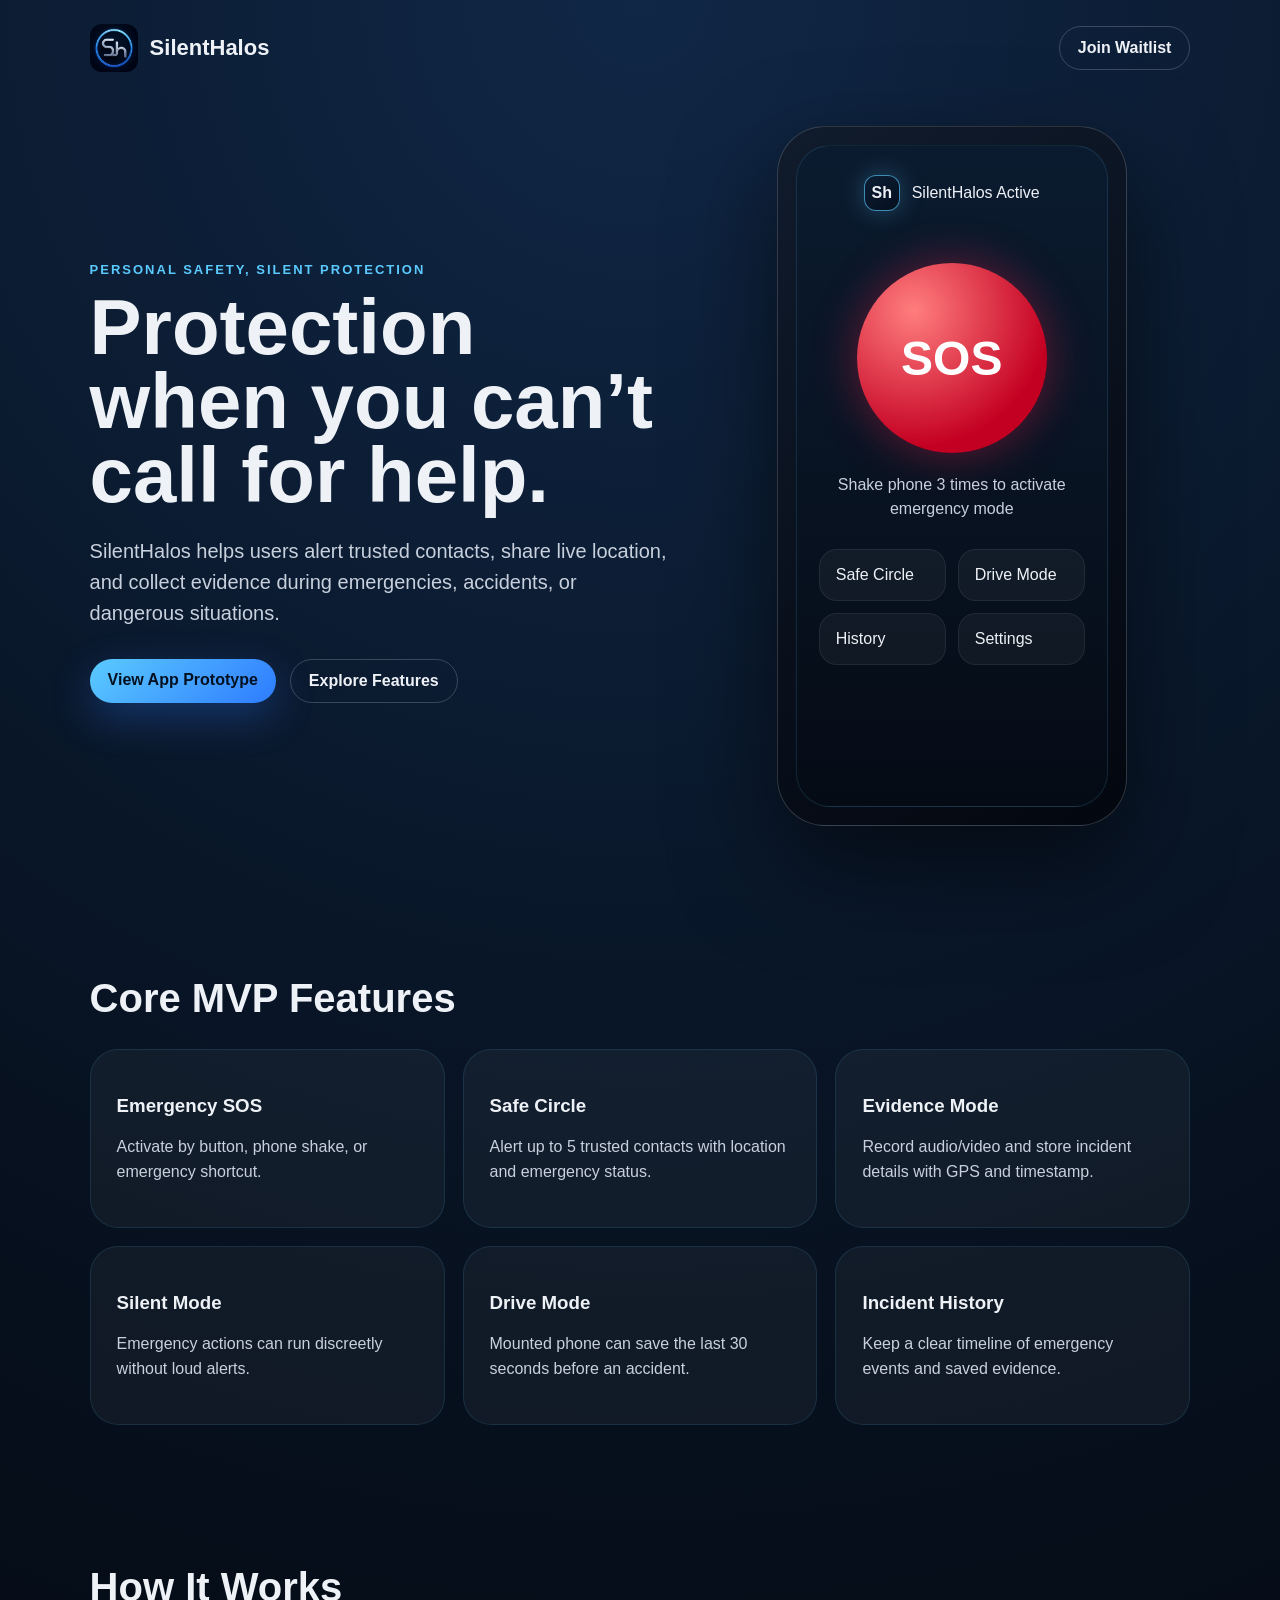
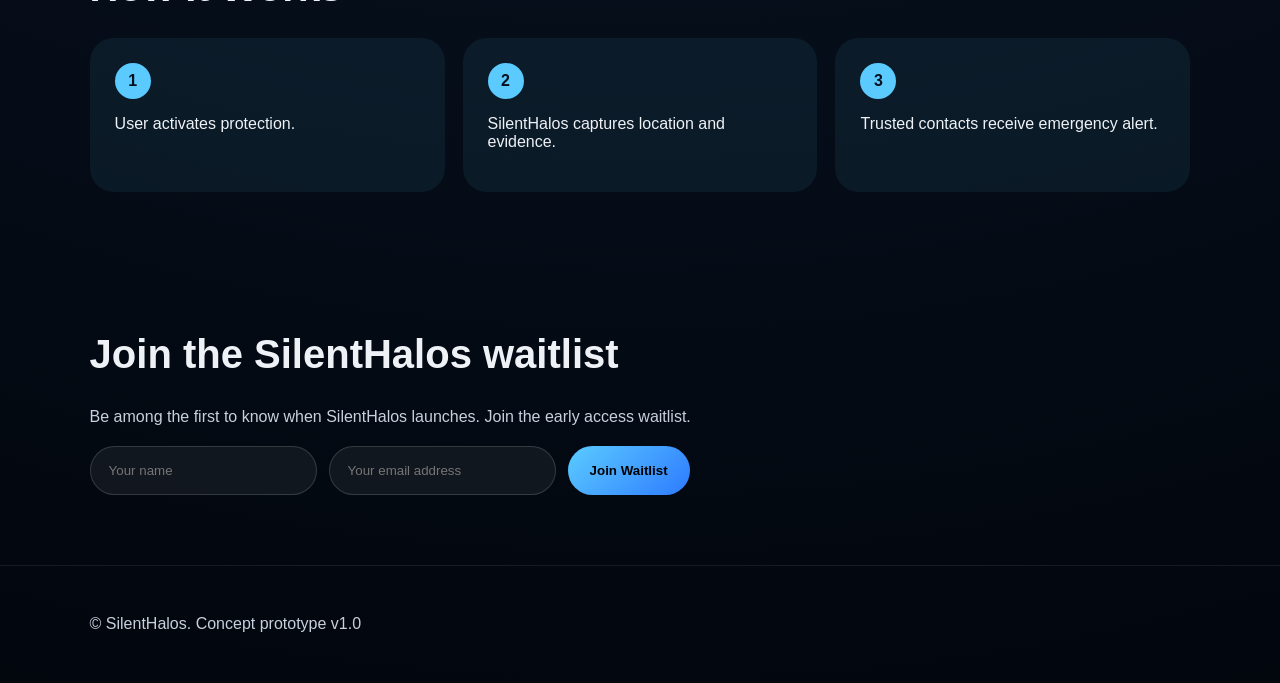
==== index.html @ e582d7f1 "Update index.html" ====
<!DOCTYPE html>
<html lang="en">
<head>
  <meta charset="UTF-8" />
  <meta name="viewport" content="width=device-width, initial-scale=1.0" />
  <title>SilentHalos – Personal Safety App</title>
  <link rel="stylesheet" href="style.css" />
</head>
<body>
  <header class="nav">
    <div class="brand">
      <img src="ChatGPT Image Jun 6, 2026, 03_10_08 PM.png" alt="SilentHalos logo" class="brand-logo" />
      <span>SilentHalos</span>
    </div>
    <a href="#waitlist" class="nav-btn">Join Waitlist</a>
  </header>

  <main>
    <section class="hero">
      <div class="hero-text">
        <p class="eyebrow">Personal safety, silent protection</p>
        <h1>Protection when you can’t call for help.</h1>
        <p class="subtitle">
          SilentHalos helps users alert trusted contacts, share live location, and collect evidence during emergencies, accidents, or dangerous situations.
        </p>
        <div class="hero-actions">
          <a href="prototype.html" class="primary">View App Prototype</a>
          <a href="#features" class="secondary">Explore Features</a>
        </div>
      </div>
      <div class="phone">
        <div class="phone-screen">
          <div class="app-top">
            <div class="mini-logo">Sh</div>
            <p>SilentHalos Active</p>
          </div>
          <button class="sos">SOS</button>
          <p class="hint">Shake phone 3 times to activate emergency mode</p>
          <div class="quick-grid">
            <span>Safe Circle</span>
            <span>Drive Mode</span>
            <span>History</span>
            <span>Settings</span>
          </div>
        </div>
      </div>
    </section>

    <section id="features" class="features">
      <h2>Core MVP Features</h2>
      <div class="cards">
        <div class="card"><h3>Emergency SOS</h3><p>Activate by button, phone shake, or emergency shortcut.</p></div>
        <div class="card"><h3>Safe Circle</h3><p>Alert up to 5 trusted contacts with location and emergency status.</p></div>
        <div class="card"><h3>Evidence Mode</h3><p>Record audio/video and store incident details with GPS and timestamp.</p></div>
        <div class="card"><h3>Silent Mode</h3><p>Emergency actions can run discreetly without loud alerts.</p></div>
        <div class="card"><h3>Drive Mode</h3><p>Mounted phone can save the last 30 seconds before an accident.</p></div>
        <div class="card"><h3>Incident History</h3><p>Keep a clear timeline of emergency events and saved evidence.</p></div>
      </div>
    </section>

    <section class="flow">
      <h2>How It Works</h2>
      <div class="steps">
        <div><strong>1</strong><p>User activates protection.</p></div>
        <div><strong>2</strong><p>SilentHalos captures location and evidence.</p></div>
        <div><strong>3</strong><p>Trusted contacts receive emergency alert.</p></div>
      </div>
    </section>

    <section id="waitlist" class="waitlist">
      <h2>Join the SilentHalos waitlist</h2>
      <p>Be among the first to know when SilentHalos launches. Join the early access waitlist.</p>
<form action="https://formspree.io/f/xojzeqld" method="POST">
  <input type="text" name="name" placeholder="Your name" required />
  <input type="email" name="email" placeholder="Your email address" required />
  <button type="submit">Join Waitlist</button>
</form>
    </section>
  </main>

  <footer>
    <p>© SilentHalos. Concept prototype v1.0</p>
  </footer>
</body>
</html>
---- style.css ----
:root {
  --deep-night: #07111F;
  --halo-cyan: #5BCBFF;
  --electric-blue: #2E7BFF;
  --silver-smoke: #C8D0DD;
  --titanium: #EEF2F7;
}

* { box-sizing: border-box; }
body {
  margin: 0;
  font-family: Inter, Arial, sans-serif;
  background: radial-gradient(circle at top, #102746 0%, var(--deep-night) 55%, #02060d 100%);
  color: var(--titanium);
}
.nav {
  display: flex;
  justify-content: space-between;
  align-items: center;
  padding: 24px 7%;
}
.brand { display: flex; align-items: center; gap: 12px; font-weight: 800; font-size: 22px; }
.logo, .mini-logo {
  width: 44px; height: 44px; border-radius: 14px;
  display:flex; align-items:center; justify-content:center;
  color: var(--titanium); font-weight: 800;
  background: linear-gradient(145deg, #0b1d33, #06101f);
  border: 1px solid rgba(91,203,255,.65);
  box-shadow: 0 0 24px rgba(91,203,255,.28);
}
.mini-logo { width: 36px; height: 36px; border-radius: 12px; }
.nav-btn, .primary, .secondary {
  text-decoration: none;
  border-radius: 999px;
  padding: 12px 18px;
  font-weight: 700;
}
.nav-btn, .secondary {
  color: var(--titanium);
  border: 1px solid rgba(200,208,221,.24);
}
.primary {
  color: #031020;
  background: linear-gradient(135deg, var(--halo-cyan), var(--electric-blue));
  box-shadow: 0 14px 40px rgba(46,123,255,.30);
}
.hero {
  min-height: 76vh;
  display: grid;
  grid-template-columns: 1.1fr .9fr;
  gap: 40px;
  align-items: center;
  padding: 30px 7% 80px;
}
.eyebrow { color: var(--halo-cyan); text-transform: uppercase; letter-spacing: 2px; font-size: 13px; font-weight: 800; }
h1 { font-size: clamp(42px, 7vw, 78px); line-height: .95; margin: 12px 0 24px; }
.subtitle { color: var(--silver-smoke); font-size: 20px; line-height: 1.55; max-width: 640px; }
.hero-actions { display: flex; gap: 14px; flex-wrap: wrap; margin-top: 30px; }
.phone {
  width: min(350px, 88vw); height: 700px; margin: auto;
  border-radius: 48px; padding: 18px;
  background: linear-gradient(145deg, #101b2c, #03070f);
  border: 1px solid rgba(238,242,247,.18);
  box-shadow: 0 40px 100px rgba(0,0,0,.55);
}
.phone-screen, .screen {
  height: 100%; border-radius: 34px; padding: 22px;
  background: linear-gradient(180deg, #0b1b2f, #050b15);
  border: 1px solid rgba(91,203,255,.14);
}
.app-top, .screen-head { display:flex; align-items:center; gap:12px; justify-content:center; margin-bottom: 30px; }
.sos {
  width: 190px; height: 190px; border-radius: 50%;
  border: 0; display:block; margin: 45px auto 20px;
  background: radial-gradient(circle at 30% 25%, #ff7e7e, #c40022 70%);
  color:white; font-size:48px; font-weight:900;
  box-shadow: 0 0 45px rgba(255,30,70,.38);
}
.hint { color: var(--silver-smoke); text-align:center; line-height:1.5; }
.quick-grid, .menu {
  display:grid; grid-template-columns: 1fr 1fr; gap:12px; margin-top:28px;
}
.quick-grid span, .menu a, .contact, .event {
  padding: 16px; border-radius: 18px;
  background: rgba(255,255,255,.045);
  border: 1px solid rgba(255,255,255,.07);
  color: var(--titanium);
  text-decoration:none;
}
.features, .flow, .waitlist { padding: 70px 7%; }
h2 { font-size: 40px; margin: 0 0 28px; }
.cards { display:grid; grid-template-columns: repeat(3, 1fr); gap:18px; }
.card {
  padding: 26px; border-radius: 28px;
  background: rgba(255,255,255,.045);
  border: 1px solid rgba(91,203,255,.12);
}
.card p, footer, .waitlist p { color: var(--silver-smoke); line-height:1.55; }
.steps { display:grid; grid-template-columns: repeat(3,1fr); gap:18px; }
.steps div {
  padding: 25px; border-radius: 24px;
  background: rgba(91,203,255,.07);
}
.steps strong {
  display:inline-flex; width:36px; height:36px; border-radius:50%;
  background: var(--halo-cyan); color:#06101f; align-items:center; justify-content:center;
}
.waitlist form { display:flex; gap:12px; max-width:600px; }
input {
  flex:1; padding:16px 18px; border-radius:999px; border:1px solid rgba(255,255,255,.15);
  background: rgba(255,255,255,.06); color:white;
}
form button, .small-btn, .full {
  border:0; padding: 16px 22px; border-radius:999px; font-weight:800;
  background: linear-gradient(135deg, var(--halo-cyan), var(--electric-blue));
}
footer { padding: 30px 7%; border-top: 1px solid rgba(255,255,255,.08); }
.prototype-body { min-height: 100vh; }
.prototype-wrap {
  padding: 20px 7% 80px;
  display:grid; grid-template-columns: repeat(5, minmax(220px, 1fr)); gap:22px; overflow-x:auto;
}
.screen { min-height: 520px; height:auto; }
.menu { grid-template-columns: 1fr; }
.contact small, .event small { display:block; color:var(--silver-smoke); margin-top:6px; }
.camera-box {
  height: 220px; border-radius: 24px; border:1px dashed rgba(91,203,255,.35);
  display:flex; align-items:center; justify-content:center; color:var(--silver-smoke);
  background: rgba(0,0,0,.25);
}
label { display:block; margin: 16px 0; color: var(--silver-smoke); }
.full { width:100%; margin-top:20px; }
@media (max-width: 900px) {
  .hero, .cards, .steps { grid-template-columns: 1fr; }
}
.brand-logo {
    width: 48px;
    height: 48px;
    border-radius: 12px;
    object-fit: contain;
}
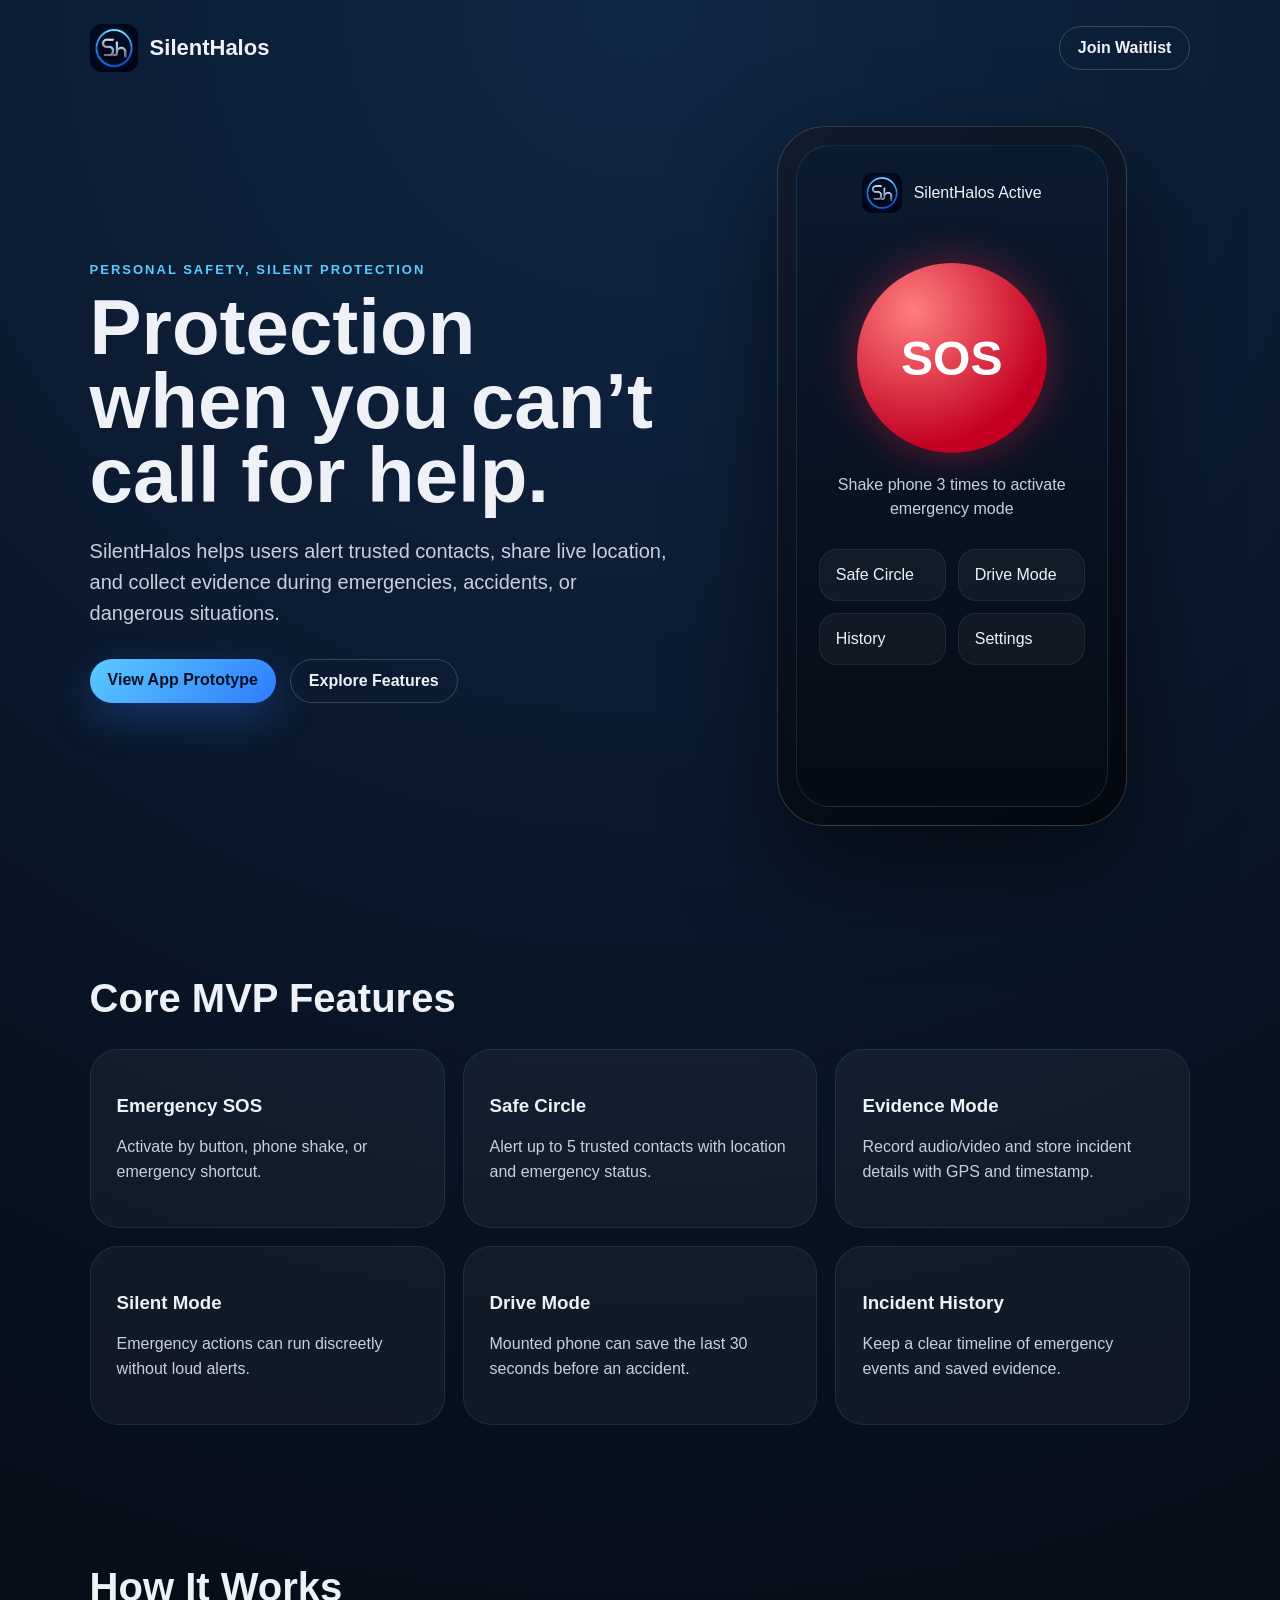
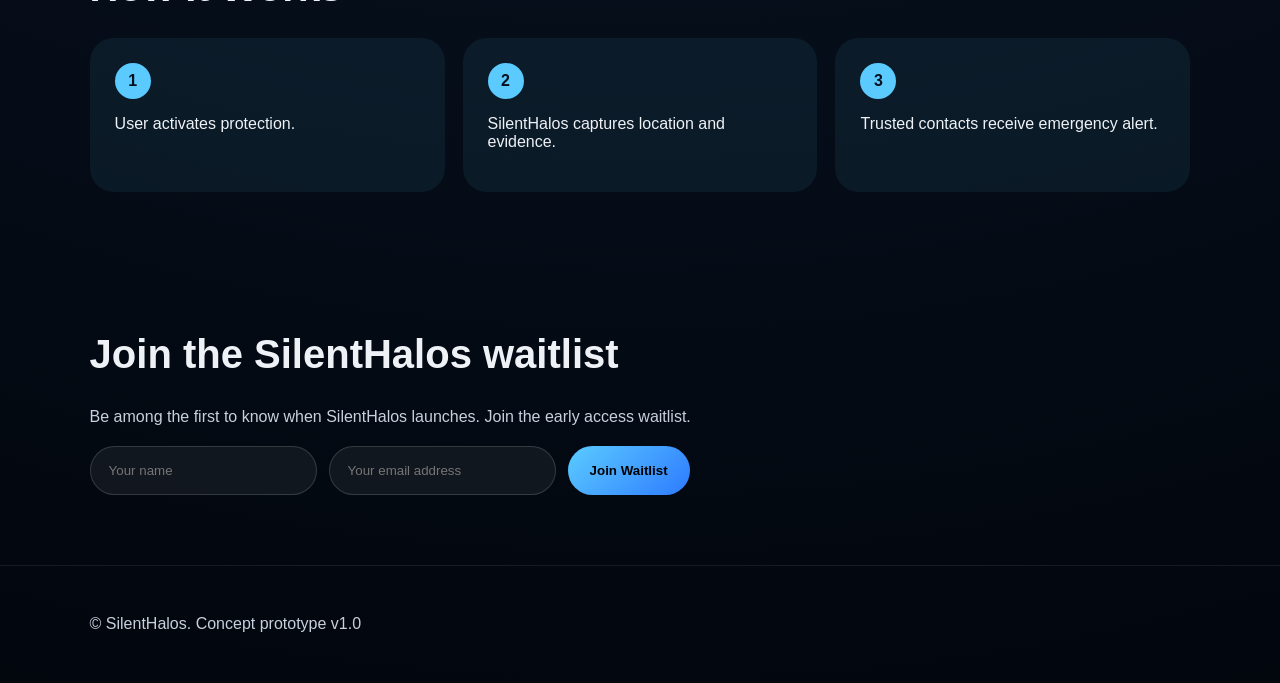
==== commit 9471bbaf: "Update index.html" ====
--- a/index.html
+++ b/index.html
@@ -31,7 +31,7 @@
       <div class="phone">
         <div class="phone-screen">
           <div class="app-top">
-            <div class="mini-logo">Sh</div>
+            <img src="ChatGPT Image Jun 6, 2026, 03_10_08 PM.png" alt="SilentHalos logo" style="width:40px;height:40px;border-radius:10px;object-fit:cover;">
             <p>SilentHalos Active</p>
           </div>
           <button class="sos">SOS</button>
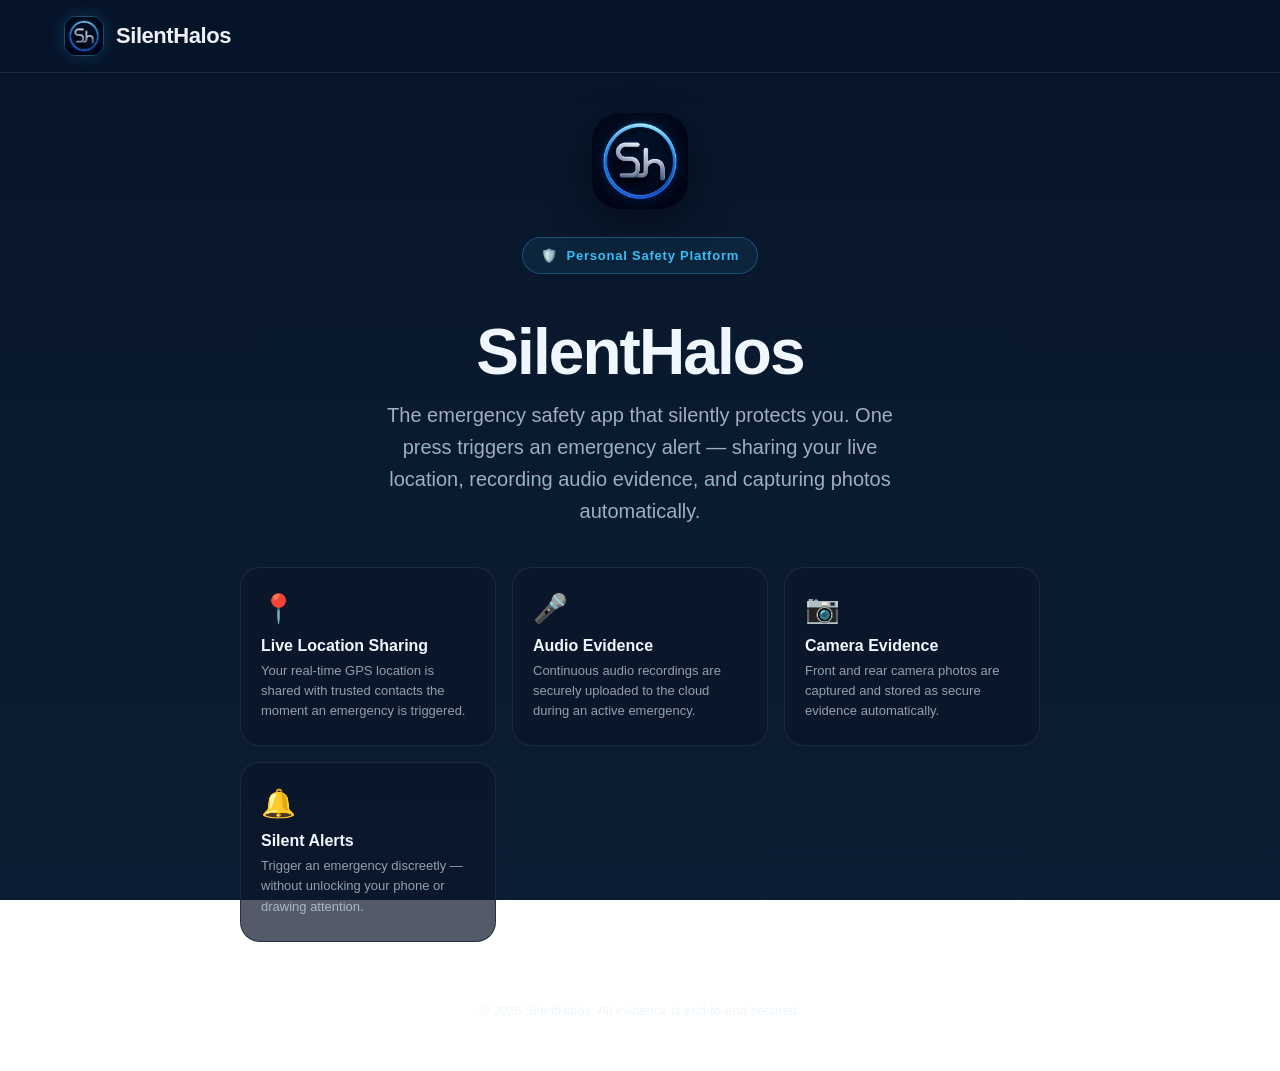
==== commit cf5f0a1a: "Golden Stable: Official SilentHalos branding, premium UI and website updates" ====
--- a/index.html
+++ b/index.html
@@ -5,81 +5,146 @@
   <meta name="viewport" content="width=device-width, initial-scale=1.0" />
   <title>SilentHalos – Personal Safety App</title>
   <link rel="stylesheet" href="style.css" />
+  <style>
+    .landing-shell {
+      min-height: 100vh;
+      display: flex;
+      flex-direction: column;
+      align-items: center;
+      justify-content: center;
+      padding: 40px 20px;
+      text-align: center;
+    }
+
+    .landing-logo {
+      width: 96px;
+      height: 96px;
+      border-radius: 28px;
+      margin-bottom: 28px;
+      box-shadow: 0 12px 40px rgba(0,0,0,0.4);
+    }
+
+    .landing-title {
+      font-size: clamp(36px, 8vw, 64px);
+      font-weight: 900;
+      letter-spacing: -0.03em;
+      color: #f1f7ff;
+      margin: 0 0 16px;
+    }
+
+    .landing-subtitle {
+      font-size: clamp(16px, 3vw, 20px);
+      color: rgba(218, 233, 245, 0.72);
+      max-width: 520px;
+      line-height: 1.6;
+      margin: 0 auto 40px;
+    }
+
+    .landing-badge {
+      display: inline-flex;
+      align-items: center;
+      gap: 8px;
+      padding: 10px 18px;
+      border: 1px solid rgba(56, 189, 248, 0.3);
+      border-radius: 999px;
+      background: rgba(56, 189, 248, 0.08);
+      color: #38BDF8;
+      font-size: 13px;
+      font-weight: 700;
+      letter-spacing: 0.06em;
+      margin-bottom: 48px;
+    }
+
+    .landing-features {
+      display: grid;
+      grid-template-columns: repeat(auto-fit, minmax(220px, 1fr));
+      gap: 16px;
+      max-width: 800px;
+      width: 100%;
+      margin: 0 auto 48px;
+    }
+
+    .landing-feature {
+      padding: 24px 20px;
+      border: 1px solid rgba(30, 45, 66, 0.9);
+      border-radius: 20px;
+      background: rgba(11, 22, 40, 0.7);
+      text-align: left;
+    }
+
+    .landing-feature-icon {
+      font-size: 28px;
+      margin-bottom: 12px;
+    }
+
+    .landing-feature h3 {
+      color: #f1f7ff;
+      font-size: 16px;
+      font-weight: 700;
+      margin: 0 0 6px;
+    }
+
+    .landing-feature p {
+      color: rgba(218, 233, 245, 0.65);
+      font-size: 13px;
+      line-height: 1.55;
+      margin: 0;
+    }
+
+    .landing-footer-note {
+      color: rgba(218, 233, 245, 0.45);
+      font-size: 13px;
+    }
+  </style>
 </head>
-<body>
-  <header class="nav">
-    <div class="brand">
-      <img src="ChatGPT Image Jun 6, 2026, 03_10_08 PM.png" alt="SilentHalos logo" class="brand-logo" />
+<body class="incident-body">
+
+  <header class="site-header">
+    <div class="site-brand">
+      <img src="ChatGPT Image Jun 6, 2026, 03_10_08 PM.png" alt="SilentHalos" class="brand-logo" />
       <span>SilentHalos</span>
     </div>
-    <a href="#waitlist" class="nav-btn">Join Waitlist</a>
   </header>
 
-  <main>
-    <section class="hero">
-      <div class="hero-text">
-        <p class="eyebrow">Personal safety, silent protection</p>
-        <h1>Protection when you can’t call for help.</h1>
-        <p class="subtitle">
-          SilentHalos helps users alert trusted contacts, share live location, and collect evidence during emergencies, accidents, or dangerous situations.
-        </p>
-        <div class="hero-actions">
-          <a href="prototype.html" class="primary">View App Prototype</a>
-          <a href="#features" class="secondary">Explore Features</a>
-        </div>
+  <main class="landing-shell">
+
+    <img src="ChatGPT Image Jun 6, 2026, 03_10_08 PM.png" alt="SilentHalos" class="landing-logo" />
+
+    <div class="landing-badge">
+      🛡️ &nbsp;Personal Safety Platform
+    </div>
+
+    <h1 class="landing-title">SilentHalos</h1>
+    <p class="landing-subtitle">
+      The emergency safety app that silently protects you. One press triggers an emergency alert — sharing your live location, recording audio evidence, and capturing photos automatically.
+    </p>
+
+    <div class="landing-features">
+      <div class="landing-feature">
+        <div class="landing-feature-icon">📍</div>
+        <h3>Live Location Sharing</h3>
+        <p>Your real-time GPS location is shared with trusted contacts the moment an emergency is triggered.</p>
       </div>
-      <div class="phone">
-        <div class="phone-screen">
-          <div class="app-top">
-            <img src="ChatGPT Image Jun 6, 2026, 03_10_08 PM.png" alt="SilentHalos logo" style="width:40px;height:40px;border-radius:10px;object-fit:cover;">
-            <p>SilentHalos Active</p>
-          </div>
-          <button class="sos">SOS</button>
-          <p class="hint">Shake phone 3 times to activate emergency mode</p>
-          <div class="quick-grid">
-            <span>Safe Circle</span>
-            <span>Drive Mode</span>
-            <span>History</span>
-            <span>Settings</span>
-          </div>
-        </div>
+      <div class="landing-feature">
+        <div class="landing-feature-icon">🎤</div>
+        <h3>Audio Evidence</h3>
+        <p>Continuous audio recordings are securely uploaded to the cloud during an active emergency.</p>
       </div>
-    </section>
+      <div class="landing-feature">
+        <div class="landing-feature-icon">📷</div>
+        <h3>Camera Evidence</h3>
+        <p>Front and rear camera photos are captured and stored as secure evidence automatically.</p>
+      </div>
+      <div class="landing-feature">
+        <div class="landing-feature-icon">🔔</div>
+        <h3>Silent Alerts</h3>
+        <p>Trigger an emergency discreetly — without unlocking your phone or drawing attention.</p>
+      </div>
+    </div>
 
-    <section id="features" class="features">
-      <h2>Core MVP Features</h2>
-      <div class="cards">
-        <div class="card"><h3>Emergency SOS</h3><p>Activate by button, phone shake, or emergency shortcut.</p></div>
-        <div class="card"><h3>Safe Circle</h3><p>Alert up to 5 trusted contacts with location and emergency status.</p></div>
-        <div class="card"><h3>Evidence Mode</h3><p>Record audio/video and store incident details with GPS and timestamp.</p></div>
-        <div class="card"><h3>Silent Mode</h3><p>Emergency actions can run discreetly without loud alerts.</p></div>
-        <div class="card"><h3>Drive Mode</h3><p>Mounted phone can save the last 30 seconds before an accident.</p></div>
-        <div class="card"><h3>Incident History</h3><p>Keep a clear timeline of emergency events and saved evidence.</p></div>
-      </div>
-    </section>
+    <p class="landing-footer-note">© 2026 SilentHalos. All evidence is end-to-end secured.</p>
 
-    <section class="flow">
-      <h2>How It Works</h2>
-      <div class="steps">
-        <div><strong>1</strong><p>User activates protection.</p></div>
-        <div><strong>2</strong><p>SilentHalos captures location and evidence.</p></div>
-        <div><strong>3</strong><p>Trusted contacts receive emergency alert.</p></div>
-      </div>
-    </section>
-
-    <section id="waitlist" class="waitlist">
-      <h2>Join the SilentHalos waitlist</h2>
-      <p>Be among the first to know when SilentHalos launches. Join the early access waitlist.</p>
-<form action="https://formspree.io/f/xojzeqld" method="POST">
-  <input type="text" name="name" placeholder="Your name" required />
-  <input type="email" name="email" placeholder="Your email address" required />
-  <button type="submit">Join Waitlist</button>
-</form>
-    </section>
   </main>
 
-  <footer>
-    <p>© SilentHalos. Concept prototype v1.0</p>
-  </footer>
 </body>
 </html>
--- a/style.css
+++ b/style.css
@@ -1,141 +1,500 @@
 :root {
-  --deep-night: #07111F;
-  --halo-cyan: #5BCBFF;
-  --electric-blue: #2E7BFF;
-  --silver-smoke: #C8D0DD;
-  --titanium: #EEF2F7;
+  --bg-top:        #07152A;
+  --bg-bottom:     #0C1E33;
+  --card-bg:       #0B1628;
+  --card-border:   #1E2D42;
+  --accent-blue:   #38BDF8;
+  --accent-green:  #22C55E;
+  --accent-red:    #EF4444;
+  --accent-amber:  #F59E0B;
+  --text-primary:  #EEF2F7;
+  --text-secondary:#94A3B8;
+  /* legacy aliases kept for index / prototype pages */
+  --deep-night:    #07152A;
+  --halo-cyan:     #38BDF8;
+  --electric-blue: #0EA5E9;
+  --silver-smoke:  #94A3B8;
+  --titanium:      #EEF2F7;
 }
 
 * { box-sizing: border-box; }
+
 body {
   margin: 0;
   font-family: Inter, Arial, sans-serif;
-  background: radial-gradient(circle at top, #102746 0%, var(--deep-night) 55%, #02060d 100%);
-  color: var(--titanium);
-}
+  background: linear-gradient(180deg, var(--bg-top) 0%, var(--bg-bottom) 100%);
+  background-attachment: fixed;
+  color: var(--text-primary);
+  min-height: 100vh;
+}
+
+/* ── Site header (incident page) ─────────────────────────────────────── */
+.site-header {
+  display: flex;
+  justify-content: space-between;
+  align-items: center;
+  padding: 16px 5%;
+  background: rgba(7, 21, 42, 0.82);
+  backdrop-filter: blur(24px);
+  -webkit-backdrop-filter: blur(24px);
+  border-bottom: 1px solid rgba(30, 45, 66, 0.9);
+  position: sticky;
+  top: 0;
+  z-index: 200;
+}
+
+.site-brand {
+  display: flex;
+  align-items: center;
+  gap: 12px;
+  font-size: 22px;
+  font-weight: 800;
+  color: var(--text-primary);
+  text-decoration: none;
+  letter-spacing: -0.02em;
+}
+
+.site-brand img {
+  width: 40px;
+  height: 40px;
+  border-radius: 12px;
+  object-fit: contain;
+  border: 1px solid rgba(56, 189, 248, 0.35);
+  box-shadow: 0 0 16px rgba(56, 189, 248, 0.18);
+}
+
+.about-link {
+  display: inline-flex;
+  align-items: center;
+  padding: 10px 18px;
+  border: 1px solid rgba(56, 189, 248, 0.25);
+  border-radius: 999px;
+  background: rgba(56, 189, 248, 0.07);
+  color: var(--text-primary);
+  font-size: 14px;
+  font-weight: 700;
+  text-decoration: none;
+  transition: background 0.2s, border-color 0.2s;
+}
+
+.about-link:hover {
+  background: rgba(56, 189, 248, 0.14);
+  border-color: rgba(56, 189, 248, 0.45);
+}
+
+/* ── Landing-page nav (index.html) ───────────────────────────────────── */
 .nav {
   display: flex;
   justify-content: space-between;
   align-items: center;
   padding: 24px 7%;
 }
+
 .brand { display: flex; align-items: center; gap: 12px; font-weight: 800; font-size: 22px; }
+
 .logo, .mini-logo {
   width: 44px; height: 44px; border-radius: 14px;
-  display:flex; align-items:center; justify-content:center;
+  display: flex; align-items: center; justify-content: center;
   color: var(--titanium); font-weight: 800;
   background: linear-gradient(145deg, #0b1d33, #06101f);
-  border: 1px solid rgba(91,203,255,.65);
-  box-shadow: 0 0 24px rgba(91,203,255,.28);
-}
+  border: 1px solid rgba(56, 189, 248, 0.55);
+  box-shadow: 0 0 24px rgba(56, 189, 248, 0.22);
+}
+
 .mini-logo { width: 36px; height: 36px; border-radius: 12px; }
+
 .nav-btn, .primary, .secondary {
   text-decoration: none;
   border-radius: 999px;
   padding: 12px 18px;
   font-weight: 700;
 }
+
 .nav-btn, .secondary {
   color: var(--titanium);
-  border: 1px solid rgba(200,208,221,.24);
-}
+  border: 1px solid rgba(200, 208, 221, 0.22);
+}
+
 .primary {
   color: #031020;
-  background: linear-gradient(135deg, var(--halo-cyan), var(--electric-blue));
-  box-shadow: 0 14px 40px rgba(46,123,255,.30);
-}
+  background: linear-gradient(135deg, var(--accent-blue), var(--electric-blue));
+  box-shadow: 0 14px 40px rgba(14, 165, 233, 0.28);
+}
+
 .hero {
   min-height: 76vh;
   display: grid;
-  grid-template-columns: 1.1fr .9fr;
+  grid-template-columns: 1.1fr 0.9fr;
   gap: 40px;
   align-items: center;
   padding: 30px 7% 80px;
 }
+
 .eyebrow { color: var(--halo-cyan); text-transform: uppercase; letter-spacing: 2px; font-size: 13px; font-weight: 800; }
-h1 { font-size: clamp(42px, 7vw, 78px); line-height: .95; margin: 12px 0 24px; }
+h1 { font-size: clamp(42px, 7vw, 78px); line-height: 0.95; margin: 12px 0 24px; }
 .subtitle { color: var(--silver-smoke); font-size: 20px; line-height: 1.55; max-width: 640px; }
 .hero-actions { display: flex; gap: 14px; flex-wrap: wrap; margin-top: 30px; }
+
 .phone {
   width: min(350px, 88vw); height: 700px; margin: auto;
   border-radius: 48px; padding: 18px;
   background: linear-gradient(145deg, #101b2c, #03070f);
-  border: 1px solid rgba(238,242,247,.18);
-  box-shadow: 0 40px 100px rgba(0,0,0,.55);
-}
+  border: 1px solid rgba(238, 242, 247, 0.16);
+  box-shadow: 0 40px 100px rgba(0, 0, 0, 0.55);
+}
+
 .phone-screen, .screen {
   height: 100%; border-radius: 34px; padding: 22px;
   background: linear-gradient(180deg, #0b1b2f, #050b15);
-  border: 1px solid rgba(91,203,255,.14);
-}
-.app-top, .screen-head { display:flex; align-items:center; gap:12px; justify-content:center; margin-bottom: 30px; }
+  border: 1px solid rgba(56, 189, 248, 0.12);
+}
+
+.app-top, .screen-head { display: flex; align-items: center; gap: 12px; justify-content: center; margin-bottom: 30px; }
+
 .sos {
   width: 190px; height: 190px; border-radius: 50%;
-  border: 0; display:block; margin: 45px auto 20px;
+  border: 0; display: block; margin: 45px auto 20px;
   background: radial-gradient(circle at 30% 25%, #ff7e7e, #c40022 70%);
-  color:white; font-size:48px; font-weight:900;
-  box-shadow: 0 0 45px rgba(255,30,70,.38);
-}
-.hint { color: var(--silver-smoke); text-align:center; line-height:1.5; }
+  color: white; font-size: 48px; font-weight: 900;
+  box-shadow: 0 0 45px rgba(255, 30, 70, 0.38);
+}
+
+.hint { color: var(--silver-smoke); text-align: center; line-height: 1.5; }
+
 .quick-grid, .menu {
-  display:grid; grid-template-columns: 1fr 1fr; gap:12px; margin-top:28px;
-}
+  display: grid; grid-template-columns: 1fr 1fr; gap: 12px; margin-top: 28px;
+}
+
 .quick-grid span, .menu a, .contact, .event {
   padding: 16px; border-radius: 18px;
-  background: rgba(255,255,255,.045);
-  border: 1px solid rgba(255,255,255,.07);
+  background: rgba(255, 255, 255, 0.04);
+  border: 1px solid rgba(30, 45, 66, 0.9);
   color: var(--titanium);
-  text-decoration:none;
-}
+  text-decoration: none;
+}
+
 .features, .flow, .waitlist { padding: 70px 7%; }
 h2 { font-size: 40px; margin: 0 0 28px; }
-.cards { display:grid; grid-template-columns: repeat(3, 1fr); gap:18px; }
+
+.cards { display: grid; grid-template-columns: repeat(3, 1fr); gap: 18px; }
+
 .card {
   padding: 26px; border-radius: 28px;
-  background: rgba(255,255,255,.045);
-  border: 1px solid rgba(91,203,255,.12);
-}
-.card p, footer, .waitlist p { color: var(--silver-smoke); line-height:1.55; }
-.steps { display:grid; grid-template-columns: repeat(3,1fr); gap:18px; }
+  background: var(--card-bg);
+  border: 1px solid var(--card-border);
+}
+
+.card p, footer, .waitlist p { color: var(--silver-smoke); line-height: 1.55; }
+
+.steps { display: grid; grid-template-columns: repeat(3, 1fr); gap: 18px; }
+
 .steps div {
   padding: 25px; border-radius: 24px;
-  background: rgba(91,203,255,.07);
-}
+  background: rgba(56, 189, 248, 0.06);
+}
+
 .steps strong {
-  display:inline-flex; width:36px; height:36px; border-radius:50%;
-  background: var(--halo-cyan); color:#06101f; align-items:center; justify-content:center;
-}
-.waitlist form { display:flex; gap:12px; max-width:600px; }
+  display: inline-flex; width: 36px; height: 36px; border-radius: 50%;
+  background: var(--accent-blue); color: #06101f;
+  align-items: center; justify-content: center;
+}
+
+.waitlist form { display: flex; gap: 12px; max-width: 600px; }
+
 input {
-  flex:1; padding:16px 18px; border-radius:999px; border:1px solid rgba(255,255,255,.15);
-  background: rgba(255,255,255,.06); color:white;
-}
+  flex: 1; padding: 16px 18px; border-radius: 999px;
+  border: 1px solid rgba(255, 255, 255, 0.14);
+  background: rgba(255, 255, 255, 0.05); color: white;
+}
+
 form button, .small-btn, .full {
-  border:0; padding: 16px 22px; border-radius:999px; font-weight:800;
-  background: linear-gradient(135deg, var(--halo-cyan), var(--electric-blue));
-}
-footer { padding: 30px 7%; border-top: 1px solid rgba(255,255,255,.08); }
+  border: 0; padding: 16px 22px; border-radius: 999px; font-weight: 800;
+  background: linear-gradient(135deg, var(--accent-blue), var(--electric-blue));
+}
+
+footer {
+  padding: 28px 5%;
+  border-top: 1px solid var(--card-border);
+  background: rgba(7, 21, 42, 0.6);
+}
+
+.footer-inner {
+  display: flex;
+  align-items: center;
+  justify-content: space-between;
+  gap: 16px;
+  flex-wrap: wrap;
+  max-width: 1160px;
+  margin: 0 auto;
+  color: var(--text-secondary);
+  font-size: 13px;
+}
+
+.footer-brand {
+  font-weight: 800;
+  font-size: 15px;
+  color: var(--text-primary);
+  letter-spacing: -0.01em;
+}
+
 .prototype-body { min-height: 100vh; }
+
 .prototype-wrap {
   padding: 20px 7% 80px;
-  display:grid; grid-template-columns: repeat(5, minmax(220px, 1fr)); gap:22px; overflow-x:auto;
-}
-.screen { min-height: 520px; height:auto; }
+  display: grid; grid-template-columns: repeat(5, minmax(220px, 1fr));
+  gap: 22px; overflow-x: auto;
+}
+
+.screen { min-height: 520px; height: auto; }
 .menu { grid-template-columns: 1fr; }
-.contact small, .event small { display:block; color:var(--silver-smoke); margin-top:6px; }
+.contact small, .event small { display: block; color: var(--silver-smoke); margin-top: 6px; }
+
 .camera-box {
-  height: 220px; border-radius: 24px; border:1px dashed rgba(91,203,255,.35);
-  display:flex; align-items:center; justify-content:center; color:var(--silver-smoke);
-  background: rgba(0,0,0,.25);
-}
-label { display:block; margin: 16px 0; color: var(--silver-smoke); }
-.full { width:100%; margin-top:20px; }
+  height: 220px; border-radius: 24px;
+  border: 1px dashed rgba(56, 189, 248, 0.32);
+  display: flex; align-items: center; justify-content: center;
+  color: var(--silver-smoke);
+  background: rgba(0, 0, 0, 0.22);
+}
+
+label { display: block; margin: 16px 0; color: var(--silver-smoke); }
+.full { width: 100%; margin-top: 20px; }
+
+.brand-logo {
+  width: 48px;
+  height: 48px;
+  border-radius: 12px;
+  object-fit: contain;
+}
+
 @media (max-width: 900px) {
   .hero, .cards, .steps { grid-template-columns: 1fr; }
 }
-.brand-logo {
-    width: 48px;
-    height: 48px;
-    border-radius: 12px;
-    object-fit: contain;
-}
+
+/* ── Incident page layout ─────────────────────────────────────────────── */
+.incident-body {
+  min-height: 100vh;
+}
+
+.page-shell {
+  width: min(1160px, 92%);
+  margin: 0 auto;
+  padding: 28px 0 60px;
+}
+
+/* ── Incident hero ────────────────────────────────────────────────────── */
+.incident-hero {
+  padding: 32px 36px;
+  border-radius: 28px;
+  background: var(--card-bg);
+  border: 1px solid var(--card-border);
+  box-shadow:
+    0 0 0 1px rgba(56, 189, 248, 0.04) inset,
+    0 32px 72px rgba(0, 0, 0, 0.32);
+}
+
+.incident-hero .eyebrow {
+  margin: 0 0 14px;
+  color: var(--accent-red);
+  font-size: 11px;
+  font-weight: 800;
+  letter-spacing: 0.18em;
+  text-transform: uppercase;
+}
+
+.incident-hero h1 {
+  margin: 0 0 10px;
+  font-size: clamp(38px, 5vw, 62px);
+  line-height: 1;
+  letter-spacing: -0.03em;
+  max-width: 820px;
+}
+
+.incident-hero > p {
+  margin: 0;
+  color: var(--text-secondary);
+  font-size: 17px;
+  line-height: 1.6;
+  max-width: 640px;
+}
+
+/* ── Incident summary row ─────────────────────────────────────────────── */
+.incident-summary {
+  display: flex;
+  flex-wrap: wrap;
+  gap: 14px;
+  margin-top: 26px;
+}
+
+.incident-id-card {
+  display: flex;
+  flex-direction: column;
+  gap: 5px;
+  padding: 18px 22px;
+  border-radius: 18px;
+  background: rgba(56, 189, 248, 0.06);
+  border: 1px solid rgba(56, 189, 248, 0.18);
+  min-width: 220px;
+}
+
+.incident-id-card small {
+  color: var(--text-secondary);
+  font-size: 11px;
+  font-weight: 800;
+  letter-spacing: 0.1em;
+  text-transform: uppercase;
+}
+
+#incidentId {
+  color: var(--accent-blue);
+  font-size: 28px;
+  font-weight: 800;
+  letter-spacing: 0.02em;
+  line-height: 1;
+}
+
+/* ── Incident meta grid ───────────────────────────────────────────────── */
+.incident-meta-grid {
+  display: grid;
+  grid-template-columns: repeat(2, minmax(180px, 1fr));
+  gap: 10px;
+  flex: 1;
+}
+
+.incident-meta-card {
+  padding: 16px 20px;
+  border-radius: 16px;
+  background: rgba(30, 45, 66, 0.45);
+  border: 1px solid var(--card-border);
+}
+
+.incident-meta-card small {
+  display: block;
+  color: var(--text-secondary);
+  font-size: 11px;
+  font-weight: 700;
+  letter-spacing: 0.08em;
+  text-transform: uppercase;
+  margin-bottom: 5px;
+}
+
+.incident-meta-card strong {
+  display: block;
+  color: var(--text-primary);
+  font-size: 15px;
+  font-weight: 700;
+}
+
+/* ── Incident grid ────────────────────────────────────────────────────── */
+.incident-grid {
+  display: grid;
+  grid-template-columns: repeat(3, minmax(0, 1fr));
+  gap: 14px;
+  margin-top: 14px;
+}
+
+/* ── Cards ────────────────────────────────────────────────────────────── */
+.incident-card {
+  padding: 24px 22px;
+  border-radius: 24px;
+  background: var(--card-bg);
+  border: 1px solid var(--card-border);
+  min-height: 180px;
+  box-shadow: 0 8px 24px rgba(0, 0, 0, 0.18);
+}
+
+.incident-card.urgent {
+  border-color: rgba(239, 68, 68, 0.42);
+  background: linear-gradient(145deg, rgba(80, 10, 10, 0.38), var(--card-bg));
+}
+
+.incident-card h2, .incident-card h3 {
+  margin: 14px 0 10px;
+  font-size: 20px;
+  font-weight: 800;
+  color: var(--text-primary);
+}
+
+.incident-card h2 { font-size: 22px; }
+
+.incident-card p {
+  margin: 0;
+  color: var(--text-secondary);
+  font-size: 14px;
+  line-height: 1.55;
+}
+
+/* ── Incident icon ────────────────────────────────────────────────────── */
+.incident-icon {
+  width: 54px;
+  height: 54px;
+  display: flex;
+  align-items: center;
+  justify-content: center;
+  border-radius: 18px;
+  background: rgba(56, 189, 248, 0.10);
+  border: 1px solid rgba(56, 189, 248, 0.18);
+  font-size: 26px;
+}
+
+/* ── Action button ────────────────────────────────────────────────────── */
+.action-button {
+  display: inline-flex;
+  align-items: center;
+  justify-content: center;
+  gap: 7px;
+  margin-top: 14px;
+  min-height: 40px;
+  padding: 0 18px;
+  border-radius: 999px;
+  border: 1px solid rgba(56, 189, 248, 0.28);
+  background: rgba(56, 189, 248, 0.08);
+  color: var(--text-primary);
+  font-size: 13px;
+  font-weight: 700;
+  text-decoration: none;
+  transition: background 0.18s, border-color 0.18s;
+  cursor: pointer;
+}
+
+.action-button:hover {
+  background: rgba(56, 189, 248, 0.16);
+  border-color: rgba(56, 189, 248, 0.48);
+}
+
+.action-button.disabled {
+  opacity: 0.45;
+  cursor: not-allowed;
+  pointer-events: none;
+}
+
+/* ── Timeline panel ───────────────────────────────────────────────────── */
+.incident-timeline {
+  margin-top: 14px;
+  padding: 28px 26px;
+  border-radius: 24px;
+  background: var(--card-bg);
+  border: 1px solid var(--card-border);
+  box-shadow: 0 8px 24px rgba(0, 0, 0, 0.16);
+}
+
+.premium-timeline-panel {
+  margin-top: 14px;
+  padding: 28px 26px;
+  border-radius: 24px;
+  background: var(--card-bg);
+  border: 1px solid var(--card-border);
+}
+
+/* ── Location card override ───────────────────────────────────────────── */
+.location-card {
+  grid-column: span 1;
+}
+
+@media (max-width: 900px) {
+  .incident-grid { grid-template-columns: 1fr; }
+  .incident-meta-grid { grid-template-columns: 1fr; }
+  .incident-hero { padding: 24px 22px; border-radius: 22px; }
+  .incident-timeline, .premium-timeline-panel { padding: 22px 18px; }
+  footer .footer-inner { flex-direction: column; align-items: flex-start; gap: 6px; }
+}
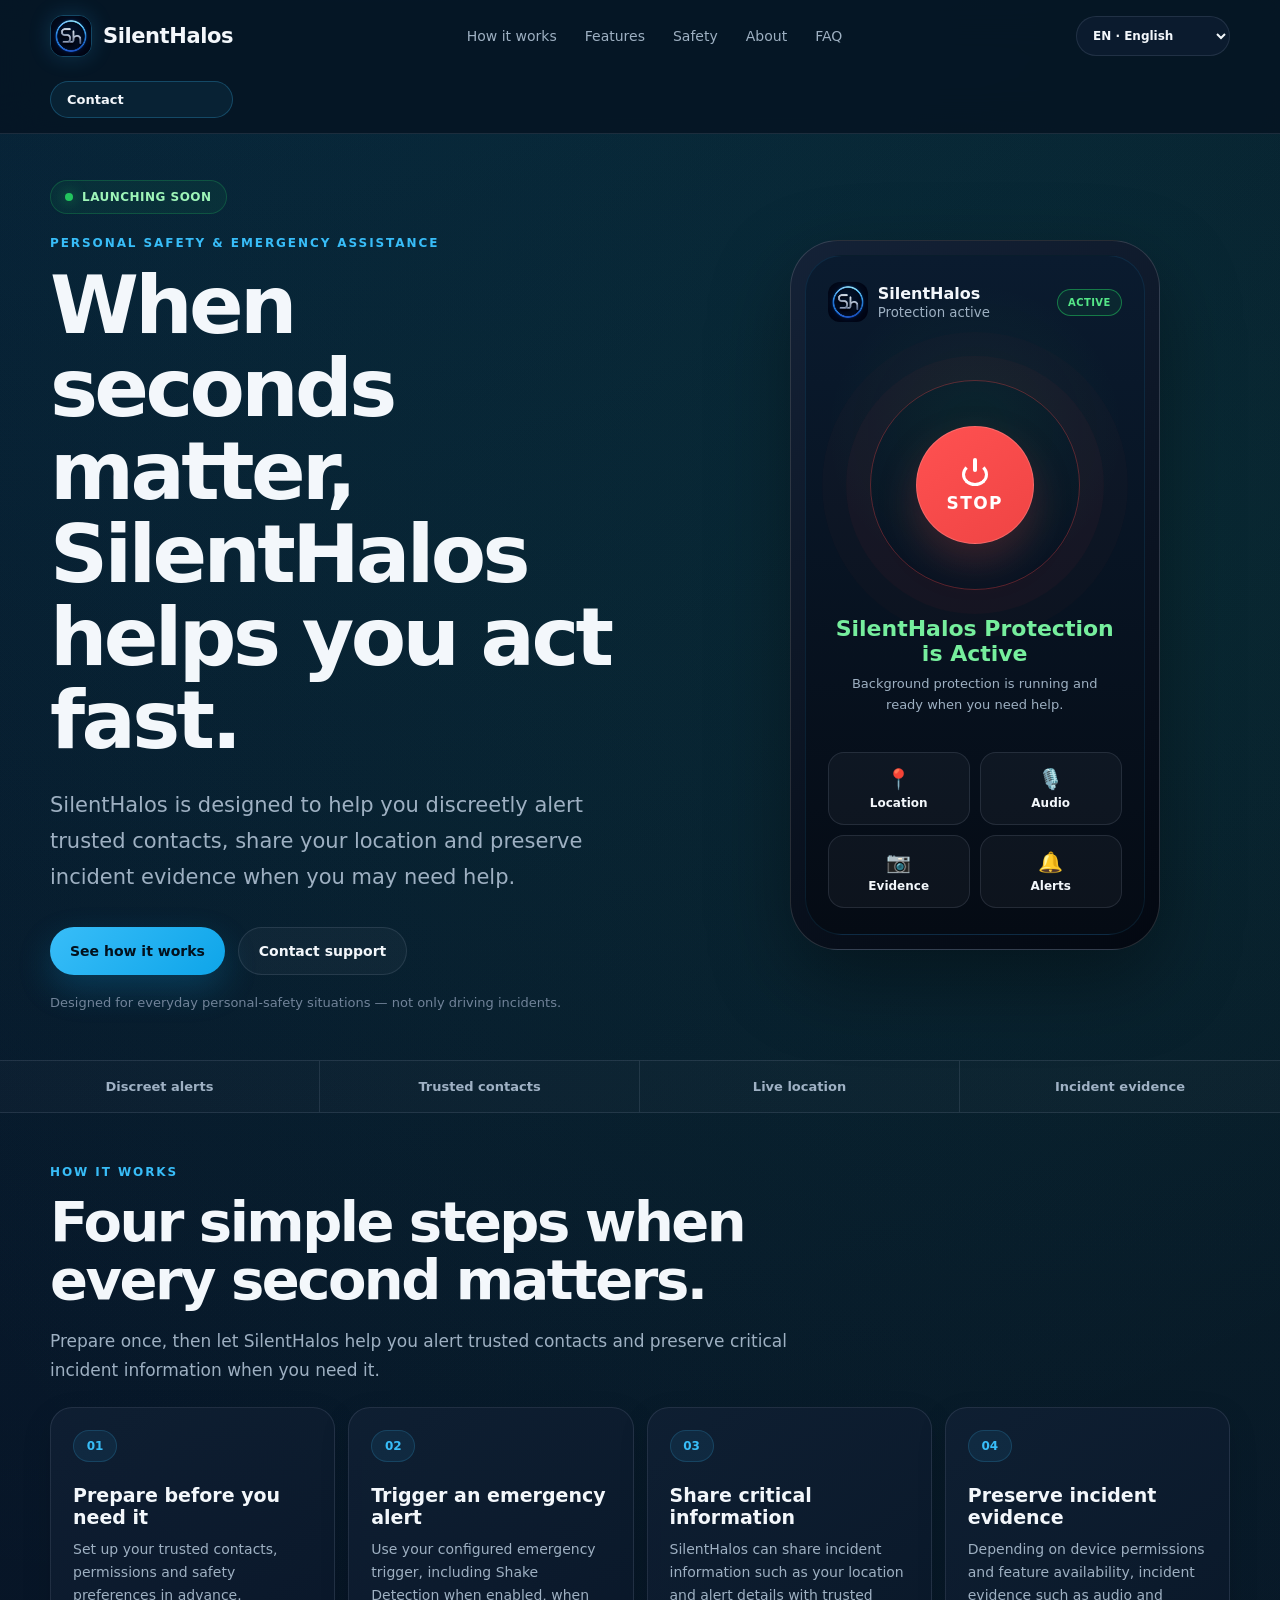
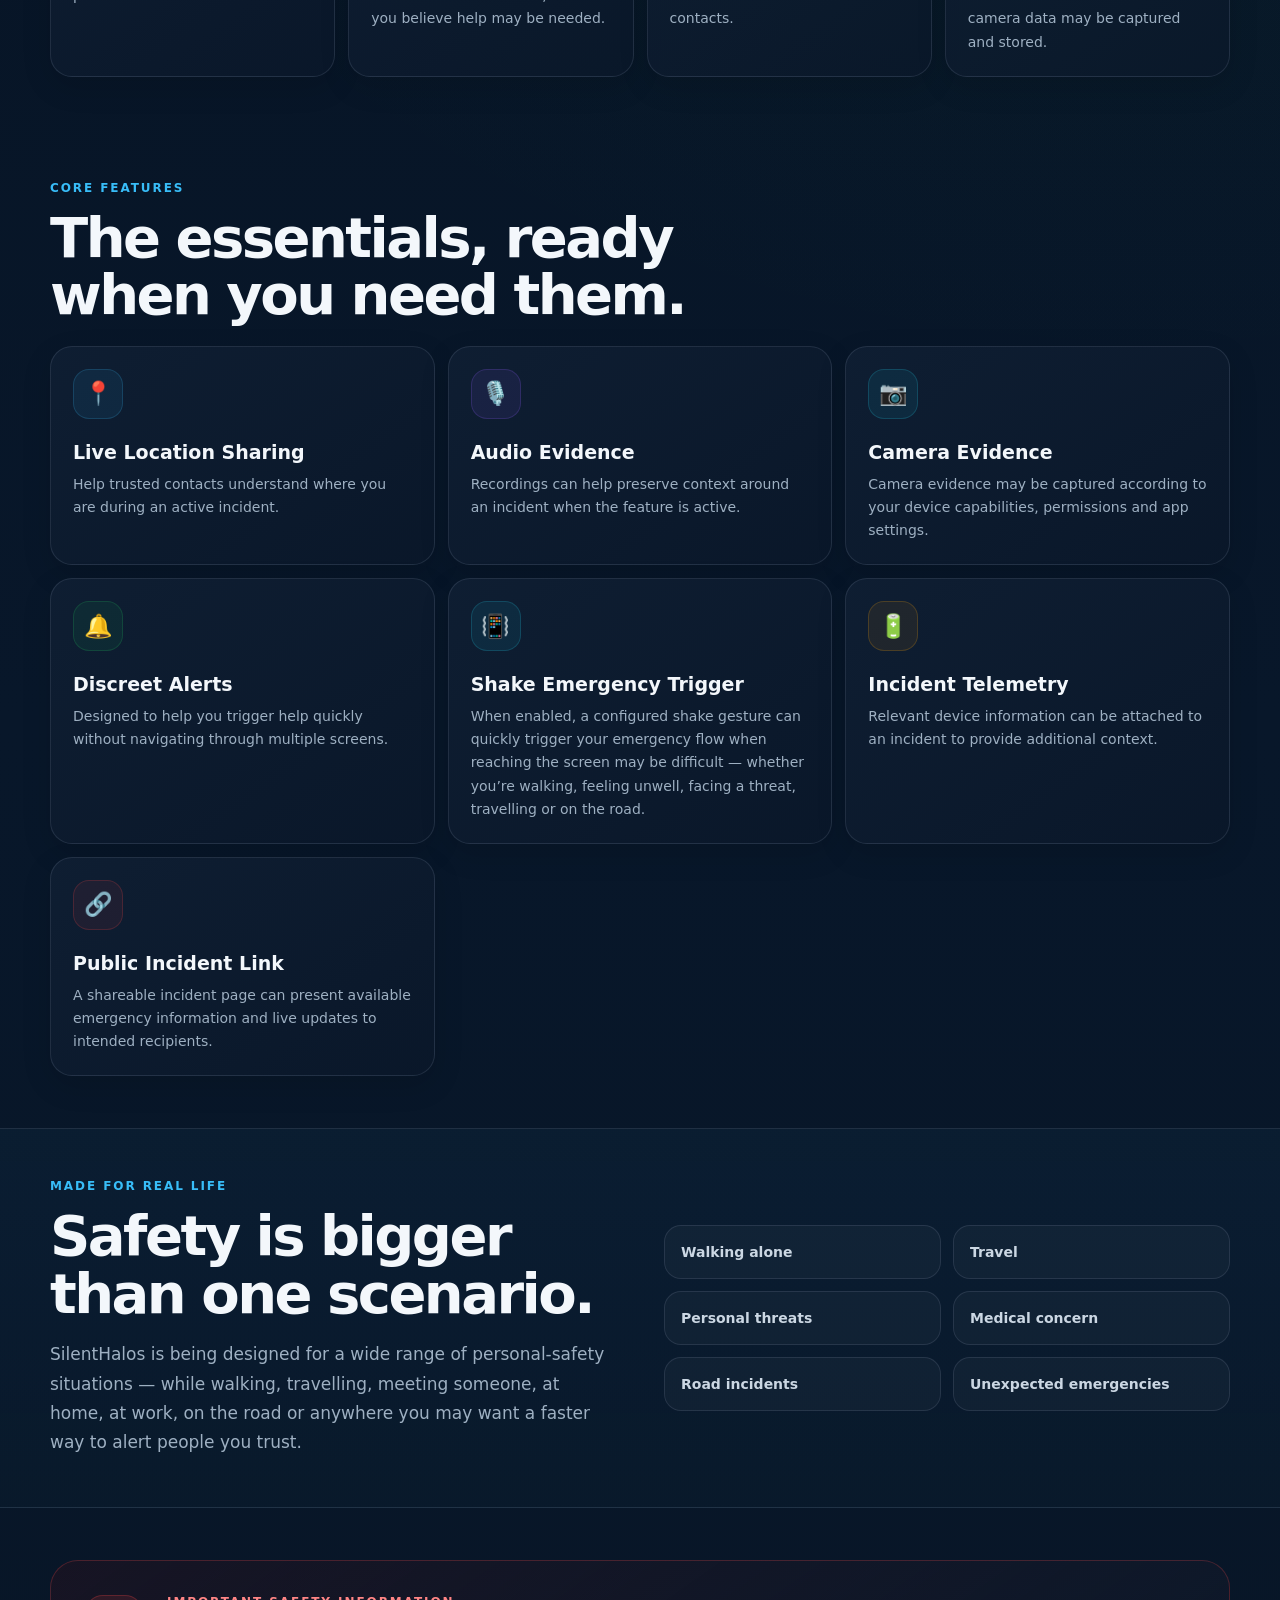
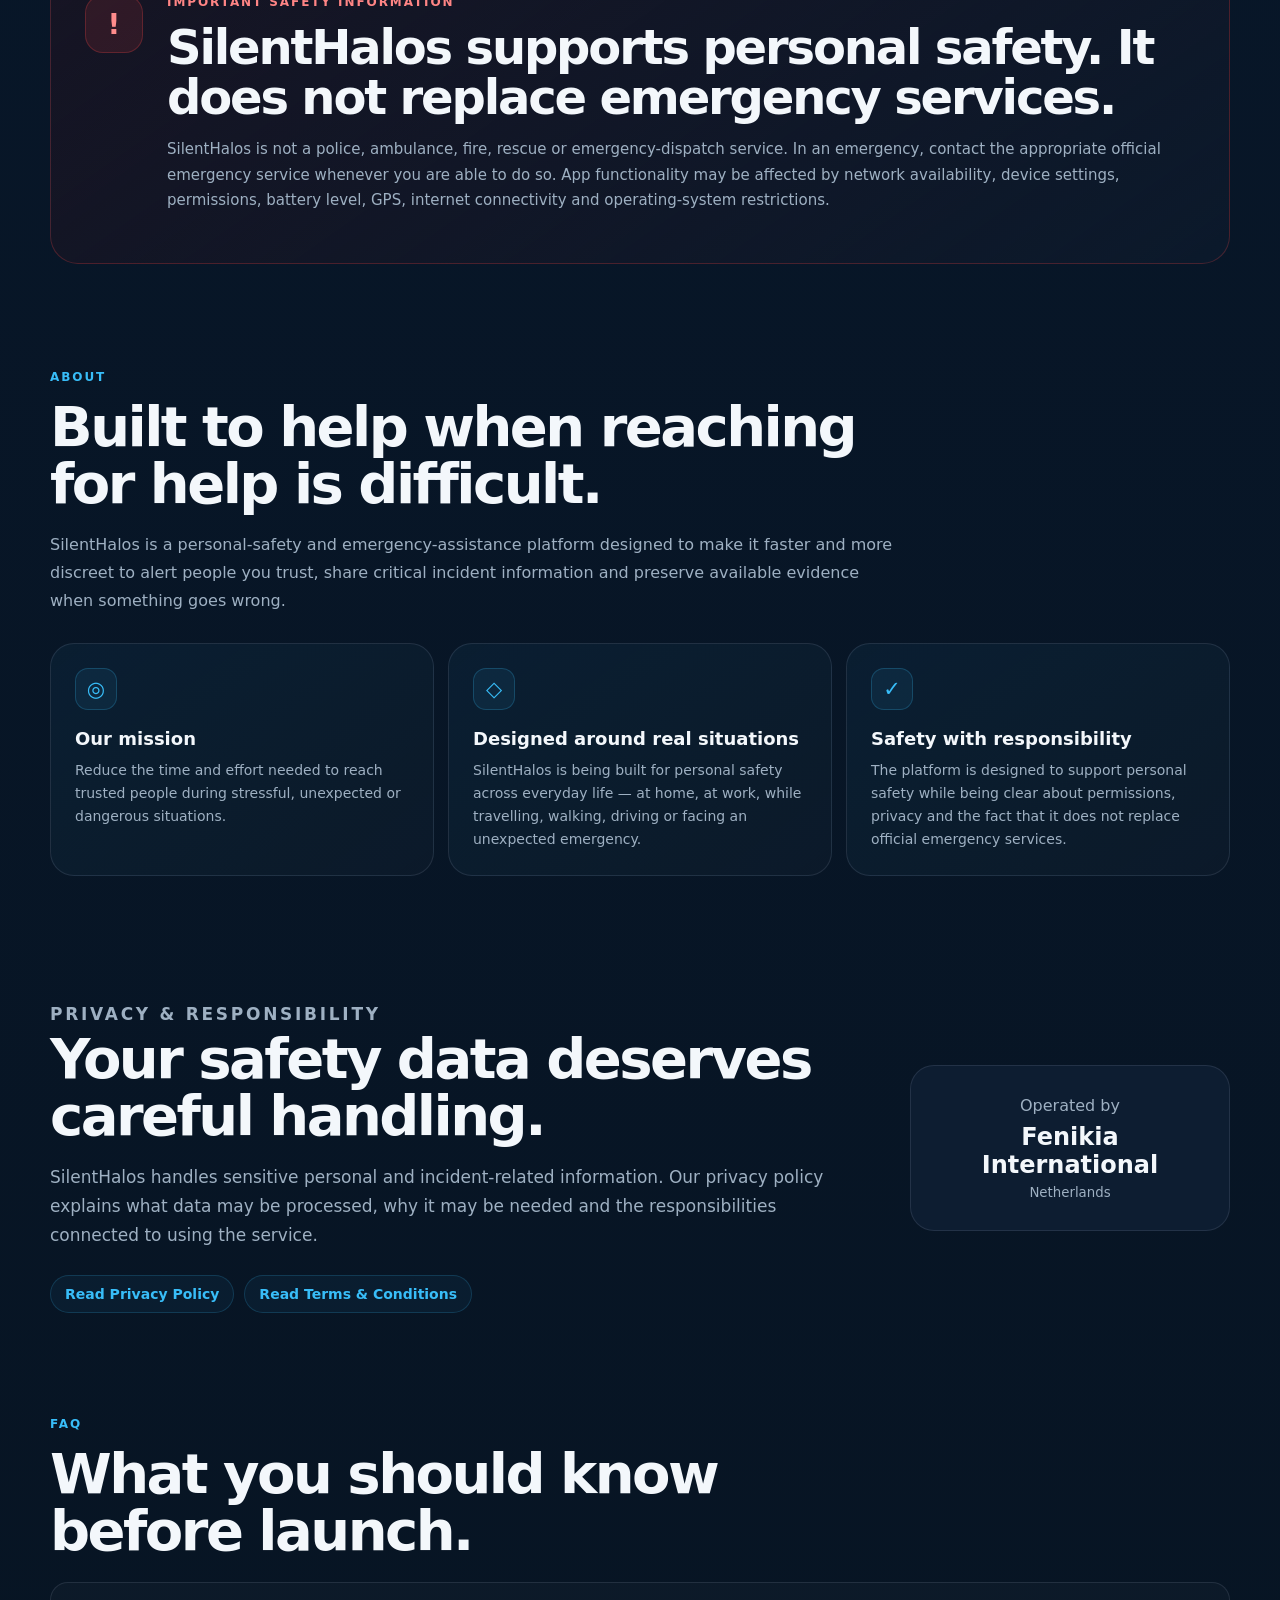
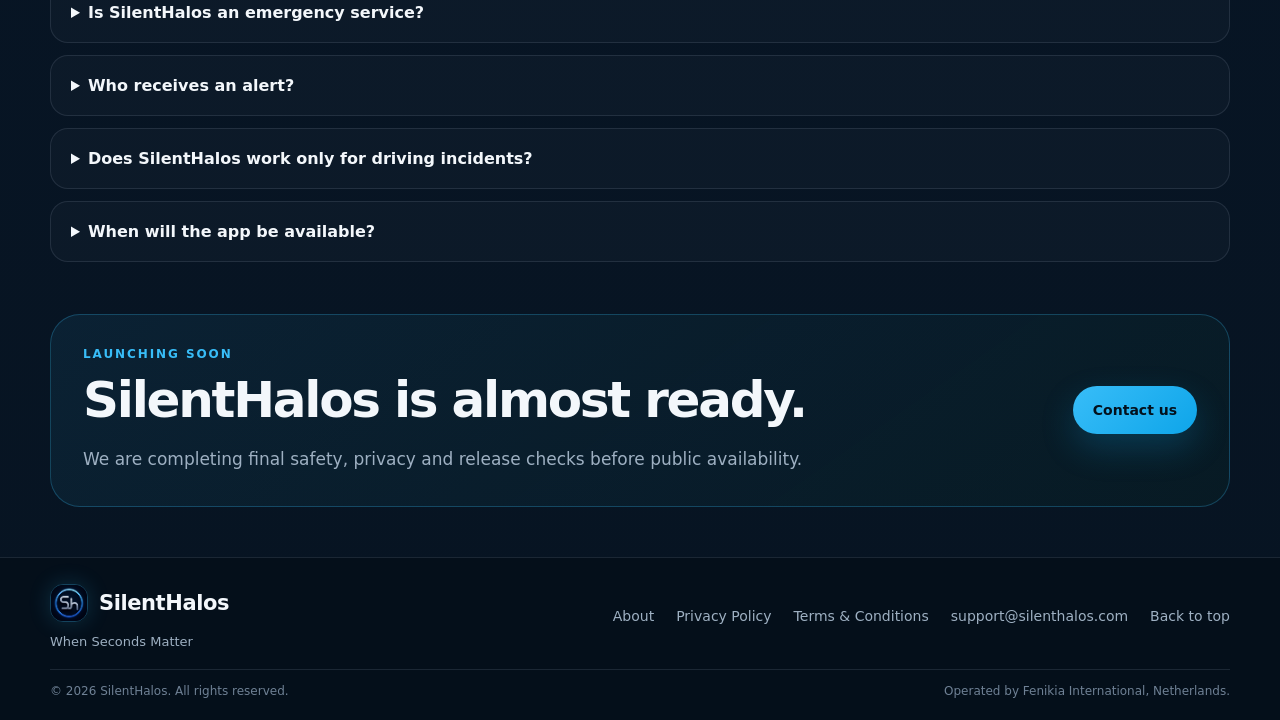
==== commit 9ece836f: "Add About section to SilentHalos website" ====
--- a/index.html
+++ b/index.html
@@ -3,148 +3,321 @@
 <head>
   <meta charset="UTF-8" />
   <meta name="viewport" content="width=device-width, initial-scale=1.0" />
-  <title>SilentHalos – Personal Safety App</title>
-  <link rel="stylesheet" href="style.css" />
-  <style>
-    .landing-shell {
-      min-height: 100vh;
-      display: flex;
-      flex-direction: column;
-      align-items: center;
-      justify-content: center;
-      padding: 40px 20px;
-      text-align: center;
-    }
-
-    .landing-logo {
-      width: 96px;
-      height: 96px;
-      border-radius: 28px;
-      margin-bottom: 28px;
-      box-shadow: 0 12px 40px rgba(0,0,0,0.4);
-    }
-
-    .landing-title {
-      font-size: clamp(36px, 8vw, 64px);
-      font-weight: 900;
-      letter-spacing: -0.03em;
-      color: #f1f7ff;
-      margin: 0 0 16px;
-    }
-
-    .landing-subtitle {
-      font-size: clamp(16px, 3vw, 20px);
-      color: rgba(218, 233, 245, 0.72);
-      max-width: 520px;
-      line-height: 1.6;
-      margin: 0 auto 40px;
-    }
-
-    .landing-badge {
-      display: inline-flex;
-      align-items: center;
-      gap: 8px;
-      padding: 10px 18px;
-      border: 1px solid rgba(56, 189, 248, 0.3);
-      border-radius: 999px;
-      background: rgba(56, 189, 248, 0.08);
-      color: #38BDF8;
-      font-size: 13px;
-      font-weight: 700;
-      letter-spacing: 0.06em;
-      margin-bottom: 48px;
-    }
-
-    .landing-features {
-      display: grid;
-      grid-template-columns: repeat(auto-fit, minmax(220px, 1fr));
-      gap: 16px;
-      max-width: 800px;
-      width: 100%;
-      margin: 0 auto 48px;
-    }
-
-    .landing-feature {
-      padding: 24px 20px;
-      border: 1px solid rgba(30, 45, 66, 0.9);
-      border-radius: 20px;
-      background: rgba(11, 22, 40, 0.7);
-      text-align: left;
-    }
-
-    .landing-feature-icon {
-      font-size: 28px;
-      margin-bottom: 12px;
-    }
-
-    .landing-feature h3 {
-      color: #f1f7ff;
-      font-size: 16px;
-      font-weight: 700;
-      margin: 0 0 6px;
-    }
-
-    .landing-feature p {
-      color: rgba(218, 233, 245, 0.65);
-      font-size: 13px;
-      line-height: 1.55;
-      margin: 0;
-    }
-
-    .landing-footer-note {
-      color: rgba(218, 233, 245, 0.45);
-      font-size: 13px;
-    }
-  </style>
+  <meta name="description" content="SilentHalos is a personal safety and emergency-assistance app designed to help users alert trusted contacts, share location and preserve incident evidence when help may be needed." />
+  <meta name="theme-color" content="#07152A" />
+
+  <link rel="icon" type="image/png" href="ChatGPT Image Jun 6, 2026, 03_10_08 PM.png" />
+  <link rel="apple-touch-icon" href="ChatGPT Image Jun 6, 2026, 03_10_08 PM.png" />
+
+  <meta property="og:type" content="website" />
+  <meta property="og:title" content="SilentHalos – When Seconds Matter" />
+  <meta property="og:description" content="Personal safety and emergency assistance designed to help you alert trusted contacts, share your location and preserve incident evidence when help may be needed." />
+  <meta property="og:url" content="https://silenthalos.com/" />
+  <meta property="og:image" content="https://silenthalos.com/ChatGPT%20Image%20Jun%206,%202026,%2003_10_08%20PM.png" />
+  <meta property="og:site_name" content="SilentHalos" />
+
+  <meta name="twitter:card" content="summary_large_image" />
+  <meta name="twitter:title" content="SilentHalos – When Seconds Matter" />
+  <meta name="twitter:description" content="Personal safety and emergency assistance designed to help you alert trusted contacts, share your location and preserve incident evidence when help may be needed." />
+  <meta name="twitter:image" content="https://silenthalos.com/ChatGPT%20Image%20Jun%206,%202026,%2003_10_08%20PM.png" />
+
+  <title>SilentHalos – When Seconds Matter</title>
+  <link rel="stylesheet" href="home.css?v=20260821-about" />
 </head>
-<body class="incident-body">
-
-  <header class="site-header">
-    <div class="site-brand">
-      <img src="ChatGPT Image Jun 6, 2026, 03_10_08 PM.png" alt="SilentHalos" class="brand-logo" />
+<body>
+  <header class="topbar">
+    <a class="brand" href="#top" aria-label="SilentHalos home">
+      <img src="ChatGPT Image Jun 6, 2026, 03_10_08 PM.png" alt="SilentHalos logo" />
       <span>SilentHalos</span>
+    </a>
+
+    <nav class="nav-links" aria-label="Primary navigation">
+      <a href="#how" data-i18n="how">How it works</a>
+      <a href="#features" data-i18n="features">Features</a>
+      <a href="#safety" data-i18n="safety">Safety</a>
+      <a href="#about" data-i18n="about">About</a>
+      <a href="#faq" data-i18n="faq">FAQ</a>
+    </nav>
+
+
+    <div class="language-picker">
+      <select id="languageSelect" aria-label="Language">
+        <option value="en">EN · English</option>
+        <option value="nl">NL · Nederlands</option>
+        <option value="de">DE · Deutsch</option>
+        <option value="fr">FR · Français</option>
+        <option value="es">ES · Español</option>
+        <option value="it">IT · Italiano</option>
+        <option value="ru">RU · Русский</option>
+        <option value="tr">TR · Türkçe</option>
+        <option value="zh">ZH · 中文</option>
+        <option value="ur">UR · اردو</option>
+        <option value="ar">AR · العربية</option>
+      </select>
     </div>
+    <a class="nav-cta" href="mailto:support@silenthalos.com" data-i18n="contact" data-i18n="contact">Contact</a>
   </header>
 
-  <main class="landing-shell">
-
-    <img src="ChatGPT Image Jun 6, 2026, 03_10_08 PM.png" alt="SilentHalos" class="landing-logo" />
-
-    <div class="landing-badge">
-      🛡️ &nbsp;Personal Safety Platform
+  <main id="top">
+    <section class="hero section-shell">
+      <div class="hero-copy">
+        <div class="status-pill"><span></span> Launching soon</div>
+        <p class="eyebrow" data-i18n="heroLabel">Personal safety & emergency assistance</p>
+        <h1 data-i18n="heroTitle">When seconds matter, SilentHalos helps you act fast.</h1>
+        <p class="hero-text" data-i18n="heroText">SilentHalos is designed to help you discreetly alert trusted contacts, share your location and preserve incident evidence when you may need help.</p>
+        <div class="hero-actions">
+          <a class="primary-btn" href="#how" data-i18n="seeHow">See how it works</a>
+          <a class="secondary-btn" href="mailto:support@silenthalos.com" data-i18n="support">Contact support</a>
+        </div>
+        <p class="microcopy" data-i18n="micro">Designed for everyday personal-safety situations — not only driving incidents.</p>
+      </div>
+
+      <div class="hero-visual" aria-label="SilentHalos app concept preview">
+        <div class="phone-frame">
+          <div class="phone-screen">
+            <div class="app-header-mini">
+              <img src="ChatGPT Image Jun 6, 2026, 03_10_08 PM.png" alt="" />
+              <div>
+                <strong>SilentHalos</strong>
+                <small data-i18n="protectionActiveMini">Protection active</small>
+              </div>
+              <span class="active-pill" data-i18n="active">ACTIVE</span>
+            </div>
+            <div class="shield-orbit active-orbit">
+              <div class="shield-core active-core">
+                <span class="power-icon" aria-hidden="true"></span>
+                <strong data-i18n="stop">STOP</strong>
+              </div>
+            </div>
+            <h2 class="active-title" data-i18n="protectionActive">SilentHalos Protection is Active</h2>
+            <p data-i18n="background">Background protection is running and ready when you need help.</p>
+            <div class="mini-grid">
+              <div><span>📍</span><strong data-i18n="location">Location</strong></div>
+              <div><span>🎙️</span><strong data-i18n="audio">Audio</strong></div>
+              <div><span>📷</span><strong data-i18n="evidence">Evidence</strong></div>
+              <div><span>🔔</span><strong data-i18n="alerts">Alerts</strong></div>
+            </div>
+          </div>
+        </div>
+      </div>
+    </section>
+
+    <section class="trust-strip">
+      <div data-i18n="discreet">Discreet alerts</div>
+      <div data-i18n="trusted">Trusted contacts</div>
+      <div data-i18n="live">Live location</div>
+      <div data-i18n="incidentEvidence">Incident evidence</div>
+    </section>
+
+    <section id="how" class="content-section section-shell">
+      <div class="section-heading">
+        <p class="eyebrow" data-i18n="how">How it works</p>
+        <h2 data-i18n="howTitle">Four simple steps when every second matters.</h2>
+        <p data-i18n="howText">Prepare once, then let SilentHalos help you alert trusted contacts and preserve critical incident information when you need it.</p>
+      </div>
+
+      <div class="steps-grid">
+        <article class="step-card">
+          <span class="step-number">01</span>
+          <h3 data-i18n="s1t">Prepare before you need it</h3>
+          <p data-i18n="s1d">Set up your trusted contacts, permissions and safety preferences in advance.</p>
+        </article>
+        <article class="step-card">
+          <span class="step-number">02</span>
+          <h3 data-i18n="s2t">Trigger an emergency alert</h3>
+          <p data-i18n="s2d">Use your configured emergency trigger, including Shake Detection when enabled, when you believe help may be needed.</p>
+        </article>
+        <article class="step-card">
+          <span class="step-number">03</span>
+          <h3 data-i18n="s3t">Share critical information</h3>
+          <p data-i18n="s3d">SilentHalos can share incident information such as your location and alert details with trusted contacts.</p>
+        </article>
+        <article class="step-card">
+          <span class="step-number">04</span>
+          <h3 data-i18n="s4t">Preserve incident evidence</h3>
+          <p data-i18n="s4d">Depending on device permissions and feature availability, incident evidence such as audio and camera data may be captured and stored.</p>
+        </article>
+      </div>
+    </section>
+
+    <section id="features" class="content-section section-shell">
+      <div class="section-heading">
+        <p class="eyebrow" data-i18n="core">Core features</p>
+        <h2 data-i18n="coreTitle">The essentials, ready when you need them.</h2>
+      </div>
+
+      <div class="features-grid">
+        <article class="feature-card">
+          <div class="feature-icon blue">📍</div>
+          <h3 data-i18n="f1t">Live Location Sharing</h3>
+          <p data-i18n="f1d">Help trusted contacts understand where you are during an active incident.</p>
+        </article>
+        <article class="feature-card">
+          <div class="feature-icon violet">🎙️</div>
+          <h3 data-i18n="f2t">Audio Evidence</h3>
+          <p data-i18n="f2d">Recordings can help preserve context around an incident when the feature is active.</p>
+        </article>
+        <article class="feature-card">
+          <div class="feature-icon cyan">📷</div>
+          <h3 data-i18n="f3t">Camera Evidence</h3>
+          <p data-i18n="f3d">Camera evidence may be captured according to your device capabilities, permissions and app settings.</p>
+        </article>
+        <article class="feature-card">
+          <div class="feature-icon green">🔔</div>
+          <h3 data-i18n="f4t">Discreet Alerts</h3>
+          <p data-i18n="f4d">Designed to help you trigger help quickly without navigating through multiple screens.</p>
+        </article>
+        <article class="feature-card">
+          <div class="feature-icon cyan">📳</div>
+          <h3 data-i18n="fShakeTitle">Shake Emergency Trigger</h3>
+          <p data-i18n="fShakeDesc">When enabled, a configured shake gesture can quickly trigger your emergency flow when reaching the screen may be difficult — whether you’re walking, feeling unwell, facing a threat, travelling or on the road.</p>
+        </article>
+        <article class="feature-card">
+          <div class="feature-icon amber">🔋</div>
+          <h3 data-i18n="f5t">Incident Telemetry</h3>
+          <p data-i18n="f5d">Relevant device information can be attached to an incident to provide additional context.</p>
+        </article>
+        <article class="feature-card">
+          <div class="feature-icon red">🔗</div>
+          <h3 data-i18n="f6t">Public Incident Link</h3>
+          <p data-i18n="f6d">A shareable incident page can present available emergency information and live updates to intended recipients.</p>
+        </article>
+      </div>
+    </section>
+
+    <section class="use-cases-section">
+      <div class="section-shell two-column">
+        <div>
+          <p class="eyebrow" data-i18n="realLife">Made for real life</p>
+          <h2 data-i18n="realTitle">Safety is bigger than one scenario.</h2>
+          <p class="body-copy" data-i18n="realText">SilentHalos is being designed for a wide range of personal-safety situations — while walking, travelling, meeting someone, at home, at work, on the road or anywhere you may want a faster way to alert people you trust.</p>
+        </div>
+        <div class="use-case-grid">
+          <span data-i18n="u1">Walking alone</span>
+          <span data-i18n="u2">Travel</span>
+          <span data-i18n="u3">Personal threats</span>
+          <span data-i18n="u4">Medical concern</span>
+          <span data-i18n="u5">Road incidents</span>
+          <span data-i18n="u6">Unexpected emergencies</span>
+        </div>
+      </div>
+    </section>
+
+    <section id="safety" class="content-section section-shell">
+      <div class="safety-card">
+        <div class="safety-icon">!</div>
+        <div>
+          <p class="eyebrow danger" data-i18n="safetyLabel">Important safety information</p>
+          <h2 data-i18n="safetyTitle">SilentHalos supports personal safety. It does not replace emergency services.</h2>
+          <p data-i18n="safetyText">SilentHalos is not a police, ambulance, fire, rescue or emergency-dispatch service. In an emergency, contact the appropriate official emergency service whenever you are able to do so. App functionality may be affected by network availability, device settings, permissions, battery level, GPS, internet connectivity and operating-system restrictions.</p>
+        </div>
+      </div>
+    </section>
+
+    <section id="about" class="content-section section-shell about-section">
+      <div class="section-heading">
+        <p class="eyebrow" data-i18n="about">About</p>
+        <h2 data-i18n="aboutTitle">Built to help when reaching for help is difficult.</h2>
+        <p data-i18n="aboutText">SilentHalos is a personal-safety and emergency-assistance platform designed to make it faster and more discreet to alert people you trust, share critical incident information and preserve available evidence when something goes wrong.</p>
+      </div>
+      <div class="about-grid">
+        <article class="about-card">
+          <span class="about-card-icon">◎</span>
+          <h3 data-i18n="aboutMissionTitle">Our mission</h3>
+          <p data-i18n="aboutMissionText">Reduce the time and effort needed to reach trusted people during stressful, unexpected or dangerous situations.</p>
+        </article>
+        <article class="about-card">
+          <span class="about-card-icon">◇</span>
+          <h3 data-i18n="aboutApproachTitle">Designed around real situations</h3>
+          <p data-i18n="aboutApproachText">SilentHalos is being built for personal safety across everyday life — at home, at work, while travelling, walking, driving or facing an unexpected emergency.</p>
+        </article>
+        <article class="about-card">
+          <span class="about-card-icon">✓</span>
+          <h3 data-i18n="aboutPrincipleTitle">Safety with responsibility</h3>
+          <p data-i18n="aboutPrincipleText">The platform is designed to support personal safety while being clear about permissions, privacy and the fact that it does not replace official emergency services.</p>
+        </article>
+      </div>
+    </section>
+
+    <section class="content-section section-shell privacy-highlight">
+      <div class="privacy-copy">
+        <p class="eyebrow" data-i18n="privacyLabel">Privacy & responsibility</p>
+        <h2 data-i18n="privacyTitle">Your safety data deserves careful handling.</h2>
+        <p data-i18n="privacyText">SilentHalos handles sensitive personal and incident-related information. Our privacy policy explains what data may be processed, why it may be needed and the responsibilities connected to using the service.</p>
+        <div class="inline-links">
+          <a href="privacy.html" data-i18n="privacyLink">Read Privacy Policy</a>
+          <a href="terms.html" data-i18n="termsLink">Read Terms & Conditions</a>
+        </div>
+      </div>
+      <div class="privacy-badge">
+        <span data-i18n="operated">Operated by</span>
+        <strong>Fenikia International</strong>
+        <small data-i18n="netherlands">Netherlands</small>
+      </div>
+    </section>
+
+    <section id="faq" class="content-section section-shell">
+      <div class="section-heading">
+        <p class="eyebrow" data-i18n="faq">FAQ</p>
+        <h2 data-i18n="faqTitle">What you should know before launch.</h2>
+      </div>
+
+      <div class="faq-grid">
+        <details>
+          <summary data-i18n="q1">Is SilentHalos an emergency service?</summary>
+          <p data-i18n="a1">No. SilentHalos is a personal-safety and emergency-assistance tool and does not replace official emergency services.</p>
+        </details>
+        <details>
+          <summary data-i18n="q2">Who receives an alert?</summary>
+          <p data-i18n="a2">Alerts are intended for the trusted contacts you configure in the app, according to the features and permissions you enable.</p>
+        </details>
+        <details>
+          <summary data-i18n="q3">Does SilentHalos work only for driving incidents?</summary>
+          <p data-i18n="a3">No. SilentHalos is designed for many personal-safety scenarios and should not assume the user is driving unless the incident data indicates that.</p>
+        </details>
+        <details>
+          <summary data-i18n="q4">When will the app be available?</summary>
+          <p data-i18n="a4">SilentHalos is in final preparation for launch. Availability information will be published here when the release is ready.</p>
+        </details>
+      </div>
+    </section>
+
+    <section class="launch-section">
+      <div class="section-shell launch-card">
+        <div>
+          <p class="eyebrow" data-i18n="launching">Launching soon</p>
+          <h2 data-i18n="launchTitle">SilentHalos is almost ready.</h2>
+          <p data-i18n="launchText">We are completing final safety, privacy and release checks before public availability.</p>
+        </div>
+        <a class="primary-btn" href="mailto:support@silenthalos.com?subject=SilentHalos%20launch%20updates" data-i18n="contactUs">Contact us</a>
+      </div>
+    </section>
+  </main>
+
+  <footer class="footer">
+    <div class="footer-main section-shell">
+      <div class="footer-brand-block">
+        <a class="brand footer-logo" href="#top">
+          <img src="ChatGPT Image Jun 6, 2026, 03_10_08 PM.png" alt="SilentHalos logo" />
+          <span>SilentHalos</span>
+        </a>
+        <p data-i18n="tagline">When Seconds Matter</p>
+      </div>
+
+      <div class="footer-links">
+        <a href="#about" data-i18n="about">About</a>
+        <a href="privacy.html" data-i18n="privacyPolicy">Privacy Policy</a>
+        <a href="terms.html" data-i18n="terms">Terms & Conditions</a>
+        <a href="mailto:support@silenthalos.com">support@silenthalos.com</a>
+        <a href="#top" data-i18n="back">Back to top</a>
+      </div>
     </div>
 
-    <h1 class="landing-title">SilentHalos</h1>
-    <p class="landing-subtitle">
-      The emergency safety app that silently protects you. One press triggers an emergency alert — sharing your live location, recording audio evidence, and capturing photos automatically.
-    </p>
-
-    <div class="landing-features">
-      <div class="landing-feature">
-        <div class="landing-feature-icon">📍</div>
-        <h3>Live Location Sharing</h3>
-        <p>Your real-time GPS location is shared with trusted contacts the moment an emergency is triggered.</p>
-      </div>
-      <div class="landing-feature">
-        <div class="landing-feature-icon">🎤</div>
-        <h3>Audio Evidence</h3>
-        <p>Continuous audio recordings are securely uploaded to the cloud during an active emergency.</p>
-      </div>
-      <div class="landing-feature">
-        <div class="landing-feature-icon">📷</div>
-        <h3>Camera Evidence</h3>
-        <p>Front and rear camera photos are captured and stored as secure evidence automatically.</p>
-      </div>
-      <div class="landing-feature">
-        <div class="landing-feature-icon">🔔</div>
-        <h3>Silent Alerts</h3>
-        <p>Trigger an emergency discreetly — without unlocking your phone or drawing attention.</p>
-      </div>
+    <div class="footer-bottom section-shell">
+      <p data-i18n="copy">© 2026 SilentHalos. All rights reserved.</p>
+      <p data-i18n="operator">Operated by Fenikia International, Netherlands.</p>
     </div>
-
-    <p class="landing-footer-note">© 2026 SilentHalos. All evidence is end-to-end secured.</p>
-
-  </main>
-
+  </footer>
+  <script src="translations.js?v=20260821-about"></script>
 </body>
 </html>
--- a/home.css
+++ b/home.css
@@ -0,0 +1,699 @@
+:root {
+  --bg: #061221;
+  --bg-soft: #0a1a2e;
+  --panel: #0d1d31;
+  --panel-2: #101f34;
+  --border: rgba(148, 163, 184, 0.16);
+  --border-strong: rgba(56, 189, 248, 0.26);
+  --text: #f3f7fb;
+  --muted: #9eb0c2;
+  --blue: #38bdf8;
+  --blue-2: #0ea5e9;
+  --green: #22c55e;
+  --red: #ef4444;
+  --amber: #f59e0b;
+  --violet: #8b5cf6;
+  --shadow: 0 30px 80px rgba(0, 0, 0, 0.35);
+}
+
+* { box-sizing: border-box; }
+html { scroll-behavior: smooth; }
+body {
+  margin: 0;
+  font-family: Inter, ui-sans-serif, system-ui, -apple-system, BlinkMacSystemFont, "Segoe UI", sans-serif;
+  color: var(--text);
+  background:
+    radial-gradient(circle at 20% -10%, rgba(14, 165, 233, 0.16), transparent 35%),
+    radial-gradient(circle at 90% 10%, rgba(34, 197, 94, 0.08), transparent 28%),
+    linear-gradient(180deg, #061221 0%, #08172a 42%, #071422 100%);
+  min-height: 100vh;
+}
+
+a { color: inherit; }
+img { max-width: 100%; }
+.section-shell { width: min(1180px, calc(100% - 40px)); margin: 0 auto; }
+
+.topbar {
+  position: sticky;
+  top: 0;
+  z-index: 100;
+  display: grid;
+  grid-template-columns: auto 1fr auto;
+  align-items: center;
+  gap: 24px;
+  padding: 15px max(20px, calc((100vw - 1180px) / 2));
+  background: rgba(6, 18, 33, 0.78);
+  backdrop-filter: blur(22px);
+  -webkit-backdrop-filter: blur(22px);
+  border-bottom: 1px solid var(--border);
+}
+
+.brand {
+  display: inline-flex;
+  align-items: center;
+  gap: 11px;
+  text-decoration: none;
+  font-weight: 850;
+  font-size: 21px;
+  letter-spacing: -0.02em;
+}
+.brand img {
+  width: 42px;
+  height: 42px;
+  object-fit: contain;
+  border-radius: 13px;
+  border: 1px solid rgba(56, 189, 248, 0.3);
+  box-shadow: 0 0 22px rgba(56, 189, 248, 0.18);
+}
+.nav-links { display: flex; align-items: center; justify-content: center; gap: 28px; }
+.nav-links a, .footer-links a {
+  text-decoration: none;
+  color: var(--muted);
+  font-size: 14px;
+  transition: color .2s ease;
+}
+.nav-links a:hover, .footer-links a:hover { color: var(--text); }
+.nav-cta {
+  text-decoration: none;
+  padding: 10px 16px;
+  border-radius: 999px;
+  border: 1px solid var(--border-strong);
+  background: rgba(56, 189, 248, 0.07);
+  font-weight: 750;
+  font-size: 13px;
+}
+
+.hero {
+  min-height: 620px;
+  display: grid;
+  grid-template-columns: 1.08fr .92fr;
+  gap: 70px;
+  align-items: center;
+  padding-top: 46px;
+  padding-bottom: 50px;
+}
+.status-pill {
+  display: inline-flex;
+  align-items: center;
+  gap: 9px;
+  padding: 9px 14px;
+  border-radius: 999px;
+  border: 1px solid rgba(34, 197, 94, 0.24);
+  color: #9ef5b8;
+  background: rgba(34, 197, 94, 0.07);
+  font-size: 12px;
+  font-weight: 800;
+  letter-spacing: .04em;
+  text-transform: uppercase;
+  margin-bottom: 22px;
+}
+.status-pill span { width: 8px; height: 8px; border-radius: 50%; background: var(--green); box-shadow: 0 0 14px rgba(34, 197, 94, .7); }
+.eyebrow { margin: 0 0 14px; color: var(--blue); font-size: 12px; font-weight: 850; letter-spacing: .16em; text-transform: uppercase; }
+.eyebrow.danger { color: #ff8585; }
+.hero h1, .section-heading h2, .two-column h2, .safety-card h2, .privacy-copy h2, .launch-card h2 {
+  margin: 0;
+  letter-spacing: -0.045em;
+  line-height: 1.03;
+}
+.hero h1 { font-size: clamp(48px, 6.3vw, 82px); max-width: 800px; }
+.hero-text {
+  max-width: 710px;
+  margin: 26px 0 0;
+  color: var(--muted);
+  font-size: clamp(17px, 2vw, 21px);
+  line-height: 1.7;
+}
+.hero-actions { display: flex; gap: 13px; flex-wrap: wrap; margin-top: 32px; }
+.primary-btn, .secondary-btn {
+  display: inline-flex;
+  align-items: center;
+  justify-content: center;
+  min-height: 48px;
+  padding: 0 20px;
+  border-radius: 999px;
+  text-decoration: none;
+  font-weight: 850;
+  font-size: 14px;
+}
+.primary-btn { background: linear-gradient(135deg, var(--blue), var(--blue-2)); color: #03111d; box-shadow: 0 14px 34px rgba(14, 165, 233, .22); }
+.secondary-btn { border: 1px solid var(--border); background: rgba(255,255,255,.035); }
+.microcopy { margin: 20px 0 0; color: #718399; font-size: 13px; }
+
+.hero-visual { display: flex; justify-content: center; }
+.phone-frame {
+  width: min(370px, 88vw);
+  padding: 14px;
+  border-radius: 48px;
+  background: linear-gradient(145deg, #142237, #030811);
+  border: 1px solid rgba(255,255,255,.14);
+  box-shadow: var(--shadow);
+}
+.phone-screen {
+  min-height: 680px;
+  padding: 26px 22px;
+  border-radius: 37px;
+  background:
+    radial-gradient(circle at 50% 26%, rgba(34, 197, 94, .08), transparent 28%),
+    linear-gradient(180deg, #0a1b2f, #050b14);
+  border: 1px solid rgba(56,189,248,.1);
+  text-align: center;
+}
+.app-header-mini { display: flex; align-items: center; gap: 10px; text-align: left; }
+.app-header-mini img { width: 40px; height: 40px; border-radius: 12px; }
+.app-header-mini strong, .app-header-mini small { display: block; }
+.app-header-mini small { color: var(--muted); margin-top: 2px; }
+
+.active-pill {
+  margin-left: auto;
+  display: inline-flex;
+  align-items: center;
+  justify-content: center;
+  padding: 7px 10px;
+  border-radius: 999px;
+  border: 1px solid rgba(34,197,94,.52);
+  background: rgba(34,197,94,.08);
+  color: #55e788;
+  font-size: 10px;
+  font-weight: 900;
+  letter-spacing: .04em;
+}
+.shield-orbit {
+  width: 210px; height: 210px; border-radius: 50%; margin: 58px auto 26px;
+  display: grid; place-items: center;
+  border: 1px solid rgba(34,197,94,.18);
+  box-shadow: 0 0 0 24px rgba(34,197,94,.025), 0 0 0 48px rgba(34,197,94,.015);
+}
+.active-orbit {
+  border-color: rgba(239,68,68,.35);
+  box-shadow: 0 0 0 24px rgba(239,68,68,.035), 0 0 0 48px rgba(239,68,68,.018);
+}
+.shield-core {
+  width: 118px; height: 118px; border-radius: 34px;
+  display: grid; place-items: center;
+  background: linear-gradient(145deg, #063c25, #032416);
+  color: #45df78;
+  border: 1px solid rgba(34,197,94,.38);
+  font-size: 32px; font-weight: 900;
+}
+.active-core {
+  border-radius: 50%;
+  background: linear-gradient(145deg, #ff5151, #ef4444);
+  color: #fff;
+  border-color: rgba(255,255,255,.16);
+  box-shadow: 0 18px 40px rgba(239,68,68,.22);
+  display: flex;
+  flex-direction: column;
+  justify-content: center;
+  gap: 6px;
+}
+.active-core strong {
+  font-size: 17px;
+  letter-spacing: .08em;
+}
+.power-icon {
+  width: 30px;
+  height: 30px;
+  position: relative;
+  display: block;
+}
+.power-icon::before {
+  content: "";
+  position: absolute;
+  left: 50%;
+  top: 1px;
+  width: 4px;
+  height: 14px;
+  border-radius: 999px;
+  background: #fff;
+  transform: translateX(-50%);
+}
+.power-icon::after {
+  content: "";
+  position: absolute;
+  inset: 6px 2px 1px;
+  border: 3px solid #fff;
+  border-top-color: transparent;
+  border-radius: 50%;
+}
+.active-title {
+  color: #76ee9d;
+  font-size: 22px !important;
+}
+.phone-screen h2 { margin: 0 0 8px; font-size: 25px; }
+.phone-screen > p { margin: 0 auto; color: var(--muted); max-width: 260px; line-height: 1.6; font-size: 13px; }
+.mini-grid { display: grid; grid-template-columns: 1fr 1fr; gap: 10px; margin-top: 36px; }
+.mini-grid div { padding: 14px 10px; border-radius: 16px; border: 1px solid var(--border); background: rgba(255,255,255,.035); }
+.mini-grid span, .mini-grid strong { display: block; }
+.mini-grid span { font-size: 20px; margin-bottom: 5px; }
+.mini-grid strong { font-size: 12px; }
+
+.trust-strip {
+  display: grid;
+  grid-template-columns: repeat(4, 1fr);
+  border-top: 1px solid var(--border);
+  border-bottom: 1px solid var(--border);
+  background: rgba(255,255,255,.02);
+}
+.trust-strip div { padding: 18px 10px; text-align: center; color: #9fb1c4; font-size: 13px; font-weight: 750; border-right: 1px solid var(--border); }
+.trust-strip div:last-child { border-right: 0; }
+
+.content-section { padding-top: 68px; padding-bottom: 50px; }
+.section-heading { max-width: 760px; margin-bottom: 22px; }
+.section-heading h2, .two-column h2, .privacy-copy h2, .launch-card h2 { font-size: clamp(36px, 4.6vw, 56px); }
+.section-heading > p:last-child, .body-copy, .privacy-copy > p, .launch-card > div > p:last-child {
+  margin: 18px 0 0; color: var(--muted); font-size: 17px; line-height: 1.72;
+}
+.steps-grid { display: grid; grid-template-columns: repeat(4, 1fr); gap: 15px; }
+.step-card, .feature-card {
+  border: 1px solid var(--border);
+  background: linear-gradient(145deg, rgba(15,31,51,.96), rgba(10,24,42,.96));
+  box-shadow: 0 10px 30px rgba(0,0,0,.12);
+}
+.step-card { min-height: 205px; padding: 22px; border-radius: 22px; }
+.step-number { display: inline-flex; align-items: center; justify-content: center; width: 44px; height: 32px; border-radius: 999px; background: rgba(56,189,248,.08); color: var(--blue); border: 1px solid rgba(56,189,248,.18); font-weight: 900; font-size: 12px; }
+.step-card h3, .feature-card h3 { margin: 22px 0 10px; font-size: 19px; }
+.step-card p, .feature-card p { margin: 0; color: var(--muted); line-height: 1.65; font-size: 14px; }
+
+.features-grid { display: grid; grid-template-columns: repeat(3, 1fr); gap: 16px; }
+.feature-card { padding: 22px; border-radius: 22px; min-height: 185px; }
+.feature-icon { width: 50px; height: 50px; border-radius: 16px; display: grid; place-items: center; font-size: 23px; border: 1px solid transparent; }
+.feature-icon.blue { background: rgba(56,189,248,.08); border-color: rgba(56,189,248,.18); }
+.feature-icon.violet { background: rgba(139,92,246,.09); border-color: rgba(139,92,246,.2); }
+.feature-icon.cyan { background: rgba(34,211,238,.08); border-color: rgba(34,211,238,.18); }
+.feature-icon.green { background: rgba(34,197,94,.08); border-color: rgba(34,197,94,.18); }
+.feature-icon.amber { background: rgba(245,158,11,.08); border-color: rgba(245,158,11,.2); }
+.feature-icon.red { background: rgba(239,68,68,.08); border-color: rgba(239,68,68,.2); }
+
+.use-cases-section { padding: 50px 0; background: linear-gradient(180deg, rgba(56,189,248,.04), rgba(56,189,248,.015)); border-top: 1px solid var(--border); border-bottom: 1px solid var(--border); }
+.two-column { display: grid; grid-template-columns: 1fr 1fr; gap: 70px; align-items: center; }
+.use-case-grid { display: grid; grid-template-columns: 1fr 1fr; gap: 12px; }
+.use-case-grid span { padding: 18px 16px; border-radius: 17px; border: 1px solid var(--border); background: rgba(255,255,255,.03); color: #cbd7e3; font-weight: 750; font-size: 14px; }
+
+.safety-card { display: grid; grid-template-columns: auto 1fr; gap: 24px; padding: 34px; border-radius: 28px; border: 1px solid rgba(239,68,68,.25); background: linear-gradient(145deg, rgba(75,14,20,.22), rgba(12,26,44,.9)); }
+.safety-icon { width: 58px; height: 58px; border-radius: 18px; display: grid; place-items: center; background: rgba(239,68,68,.12); border: 1px solid rgba(239,68,68,.26); color: #ff8c8c; font-size: 28px; font-weight: 900; }
+.safety-card h2 { font-size: clamp(31px, 3.8vw, 48px); }
+.safety-card p:last-child { color: var(--muted); line-height: 1.7; font-size: 15px; }
+
+.privacy-highlight { display: grid; grid-template-columns: 1fr 320px; gap: 56px; align-items: center; }
+.inline-links { display: flex; flex-wrap: wrap; gap: 10px; margin-top: 24px; }
+.inline-links a { text-decoration: none; color: var(--blue); font-weight: 800; font-size: 14px; padding: 10px 14px; border: 1px solid rgba(56,189,248,.18); border-radius: 999px; background: rgba(56,189,248,.05); }
+.privacy-badge { padding: 30px; border-radius: 24px; border: 1px solid var(--border); background: var(--panel); text-align: center; }
+.privacy-badge span, .privacy-badge small { display: block; color: var(--muted); }
+.privacy-badge strong { display: block; font-size: 24px; margin: 8px 0 6px; }
+
+.faq-grid { display: grid; gap: 12px; }
+details { border: 1px solid var(--border); border-radius: 18px; background: rgba(255,255,255,.025); padding: 0 20px; }
+summary { cursor: pointer; padding: 20px 0; font-weight: 800; }
+details p { margin: 0 0 20px; color: var(--muted); line-height: 1.65; font-size: 14px; }
+
+.launch-section { padding: 0 0 50px; }
+.launch-card { display: flex; align-items: center; justify-content: space-between; gap: 30px; padding: 32px; border-radius: 30px; border: 1px solid var(--border-strong); background: linear-gradient(145deg, rgba(56,189,248,.08), rgba(34,197,94,.035)); }
+.launch-card h2 { font-size: clamp(32px, 4vw, 50px); }
+
+.footer { border-top: 1px solid var(--border); background: rgba(3,10,18,.5); }
+.footer-main { display: flex; align-items: center; justify-content: space-between; gap: 24px; padding-top: 26px; padding-bottom: 20px; }
+.footer-logo img { width: 38px; height: 38px; }
+.footer-brand-block > p { margin: 8px 0 0; color: var(--muted); font-size: 13px; }
+.footer-links { display: flex; gap: 22px; flex-wrap: wrap; justify-content: flex-end; }
+.footer-bottom { display: flex; justify-content: space-between; gap: 16px; flex-wrap: wrap; padding-top: 14px; padding-bottom: 22px; border-top: 1px solid var(--border); }
+.footer-bottom p { margin: 0; color: #6f8195; font-size: 12px; }
+
+@media (max-width: 980px) {
+  .topbar { grid-template-columns: auto auto; }
+  .nav-links { display: none; }
+  .hero { grid-template-columns: 1fr; gap: 50px; text-align: center; padding-top: 65px; }
+  .hero-copy { display: flex; flex-direction: column; align-items: center; }
+  .steps-grid { grid-template-columns: 1fr 1fr; }
+  .features-grid { grid-template-columns: 1fr 1fr; }
+  .two-column, .privacy-highlight { grid-template-columns: 1fr; }
+  .privacy-badge { max-width: 440px; }
+  .launch-card { align-items: flex-start; flex-direction: column; }
+}
+
+@media (max-width: 680px) {
+  .section-shell { width: min(100% - 28px, 1180px); }
+  .topbar { padding: 12px 14px; }
+  .brand { font-size: 18px; }
+  .brand img { width: 38px; height: 38px; }
+  .nav-cta { padding: 9px 13px; }
+  .hero { min-height: auto; padding-top: 52px; padding-bottom: 70px; }
+  .hero h1 { font-size: clamp(42px, 13vw, 62px); }
+  .hero-text { font-size: 17px; }
+  .phone-screen { min-height: 610px; }
+  .trust-strip { grid-template-columns: 1fr 1fr; }
+  .trust-strip div:nth-child(2) { border-right: 0; }
+  .trust-strip div:nth-child(-n+2) { border-bottom: 1px solid var(--border); }
+  .content-section { padding-top: 78px; padding-bottom: 78px; }
+  .steps-grid, .features-grid, .use-case-grid { grid-template-columns: 1fr; }
+  .safety-card { grid-template-columns: 1fr; padding: 25px; }
+  .footer-main { align-items: flex-start; flex-direction: column; }
+  .footer-links { justify-content: flex-start; flex-direction: column; gap: 12px; }
+}
+
+
+/* Mobile polish: compact app preview and stable power icon */
+@media (max-width: 680px) {
+  .hero {
+    gap: 34px;
+    padding-top: 38px;
+    padding-bottom: 46px;
+  }
+
+  .hero-visual {
+    width: 100%;
+  }
+
+  .phone-frame {
+    width: min(320px, 86vw);
+    padding: 10px;
+    border-radius: 38px;
+  }
+
+  .phone-screen {
+    min-height: 0;
+    padding: 20px 16px 22px;
+    border-radius: 30px;
+  }
+
+  .app-header-mini img {
+    width: 34px;
+    height: 34px;
+    border-radius: 10px;
+  }
+
+  .app-header-mini strong {
+    font-size: 15px;
+  }
+
+  .app-header-mini small {
+    font-size: 11px;
+  }
+
+  .active-pill {
+    padding: 6px 8px;
+    font-size: 9px;
+  }
+
+  .shield-orbit {
+    width: 168px;
+    height: 168px;
+    margin: 38px auto 20px;
+    box-shadow: 0 0 0 18px rgba(239,68,68,.028), 0 0 0 34px rgba(239,68,68,.014);
+  }
+
+  .shield-core {
+    width: 96px;
+    height: 96px;
+  }
+
+  .active-core strong {
+    font-size: 15px;
+  }
+
+  .power-icon {
+    width: 27px;
+    height: 27px;
+  }
+
+  .active-title {
+    font-size: 19px !important;
+    line-height: 1.2;
+    max-width: 240px;
+    margin-left: auto !important;
+    margin-right: auto !important;
+  }
+
+  .phone-screen > p {
+    max-width: 235px;
+    font-size: 12px;
+    line-height: 1.5;
+  }
+
+  .mini-grid {
+    margin-top: 24px;
+    gap: 8px;
+  }
+
+  .mini-grid div {
+    padding: 11px 8px;
+    border-radius: 14px;
+  }
+
+  .mini-grid span {
+    font-size: 18px;
+    margin-bottom: 4px;
+  }
+
+  .mini-grid strong {
+    font-size: 11px;
+  }
+
+  .content-section {
+    padding-top: 58px;
+    padding-bottom: 58px;
+  }
+
+  .use-cases-section {
+    padding: 58px 0;
+  }
+
+  .launch-section {
+    padding-bottom: 58px;
+  }
+}
+
+
+/* Final homepage polish */
+@media (max-width: 680px) {
+  .content-section {
+    padding-top: 50px;
+    padding-bottom: 50px;
+  }
+
+  .section-heading {
+    margin-bottom: 24px;
+  }
+
+  .step-card,
+  .feature-card {
+    min-height: 0;
+    padding: 22px;
+  }
+
+  .step-card h3,
+  .feature-card h3 {
+    margin-top: 18px;
+  }
+
+  .use-cases-section {
+    padding: 50px 0;
+  }
+
+  .two-column {
+    gap: 34px;
+  }
+
+  .safety-card {
+    padding: 22px;
+  }
+
+  .privacy-highlight {
+    gap: 30px;
+  }
+
+  .privacy-badge {
+    width: 100%;
+    max-width: none;
+    padding: 24px;
+  }
+
+  .launch-card {
+    padding: 26px 22px;
+  }
+
+  .launch-section {
+    padding-bottom: 50px;
+  }
+}
+
+
+/* Stronger compact polish — intentionally more visible */
+#how,
+#features,
+#safety,
+#faq,
+.privacy-highlight {
+  scroll-margin-top: 84px;
+}
+
+@media (min-width: 981px) {
+  .hero {
+    min-height: 620px;
+    padding-top: 46px;
+    padding-bottom: 50px;
+  }
+
+  .content-section {
+    padding-top: 52px;
+    padding-bottom: 52px;
+  }
+
+  .section-heading {
+    margin-bottom: 22px;
+  }
+
+  .steps-grid,
+  .features-grid {
+    gap: 13px;
+  }
+
+  .step-card {
+    min-height: 205px;
+    padding: 22px;
+  }
+
+  .feature-card {
+    min-height: 185px;
+    padding: 22px;
+  }
+
+  .use-cases-section {
+    padding: 50px 0;
+  }
+
+  .two-column {
+    gap: 48px;
+  }
+
+  .privacy-highlight {
+    gap: 42px;
+  }
+
+  .launch-section {
+    padding-bottom: 50px;
+  }
+}
+
+@media (max-width: 680px) {
+  .hero {
+    padding-top: 30px;
+    padding-bottom: 36px;
+  }
+
+  .content-section {
+    padding-top: 40px;
+    padding-bottom: 40px;
+  }
+
+  .section-heading {
+    margin-bottom: 18px;
+  }
+
+  .step-card,
+  .feature-card {
+    padding: 19px;
+  }
+
+  .use-cases-section {
+    padding: 40px 0;
+  }
+
+  .two-column {
+    gap: 26px;
+  }
+
+  .privacy-highlight {
+    gap: 24px;
+  }
+
+  .launch-card {
+    padding: 22px 18px;
+  }
+
+  .launch-section {
+    padding-bottom: 40px;
+  }
+}
+
+/* Multilingual selector */
+.language-picker { justify-self:end; }
+.language-picker select { min-height:40px; padding:0 12px; border-radius:999px; border:1px solid var(--border); background:#0b1b2e; color:var(--text); font:inherit; font-size:12px; font-weight:800; cursor:pointer; }
+html[dir="rtl"] body { direction:rtl; }
+html[dir="rtl"] .app-header-mini { text-align:right; }
+html[dir="rtl"] .active-pill { margin-left:0; margin-right:auto; }
+@media(max-width:980px){ .topbar{grid-template-columns:auto 1fr auto;} }
+@media(max-width:680px){ .topbar{gap:8px}.language-picker select{max-width:105px}.nav-cta{display:none} }
+
+
+/* Arabic language polish */
+html[lang="ar"] .hero-copy h1 {
+  font-size: clamp(48px, 5.5vw, 78px);
+  line-height: 1.12;
+  letter-spacing: 0;
+  max-width: 760px;
+}
+
+html[lang="ar"] .hero-copy .eyebrow {
+  letter-spacing: .02em;
+}
+
+html[lang="ar"] .hero-copy .hero-subtext,
+html[lang="ar"] .hero-copy p {
+  line-height: 1.8;
+}
+
+html[lang="ar"] .topbar {
+  direction: rtl;
+}
+
+html[lang="ar"] .brand {
+  justify-self: end;
+}
+
+html[lang="ar"] .desktop-nav {
+  direction: rtl;
+}
+
+html[lang="ar"] .language-picker {
+  justify-self: start;
+}
+
+html[lang="ar"] .hero-actions {
+  justify-content: flex-start;
+}
+
+@media (max-width: 680px) {
+  html[lang="ar"] .hero-copy h1 {
+    font-size: clamp(40px, 12vw, 58px);
+    line-height: 1.14;
+  }
+
+  html[lang="ar"] .hero-copy {
+    text-align: right;
+  }
+}
+
+
+/* Shake feature card polish */
+.features-grid .feature-card {
+  height: 100%;
+}
+
+/* Global language polish */
+html[lang="zh"] .hero-copy h1 { letter-spacing: 0; line-height: 1.12; }
+html[lang="ur"] .hero-copy h1 { letter-spacing: 0; line-height: 1.18; }
+html[lang="ur"] .hero-copy, html[lang="ar"] .hero-copy { text-align: right; }
+html[lang="ur"] .app-header-mini, html[lang="ar"] .app-header-mini { text-align: right; }
+html[lang="ur"] .active-pill, html[lang="ar"] .active-pill { margin-left: 0; margin-right: auto; }
+
+
+/* About SilentHalos */
+.about-section { padding-top: 54px; padding-bottom: 54px; }
+.about-section .section-heading { max-width: 850px; }
+.about-section .section-heading > p:last-child { color: var(--muted); font-size: 16px; line-height: 1.75; margin-top: 18px; }
+.about-grid { display: grid; grid-template-columns: repeat(3, minmax(0, 1fr)); gap: 14px; margin-top: 28px; }
+.about-card { min-height: 220px; padding: 24px; border-radius: 24px; border: 1px solid var(--border); background: linear-gradient(145deg, rgba(56,189,248,.055), rgba(255,255,255,.018)); }
+.about-card-icon { width: 42px; height: 42px; display: inline-flex; align-items: center; justify-content: center; border-radius: 13px; border: 1px solid rgba(56,189,248,.22); background: rgba(56,189,248,.07); color: var(--blue); font-size: 21px; font-weight: 900; }
+.about-card h3 { margin: 18px 0 10px; font-size: 18px; }
+.about-card p { margin: 0; color: var(--muted); font-size: 14px; line-height: 1.65; }
+@media (max-width: 900px) { .about-grid { grid-template-columns: 1fr; } .about-card { min-height: 0; } }
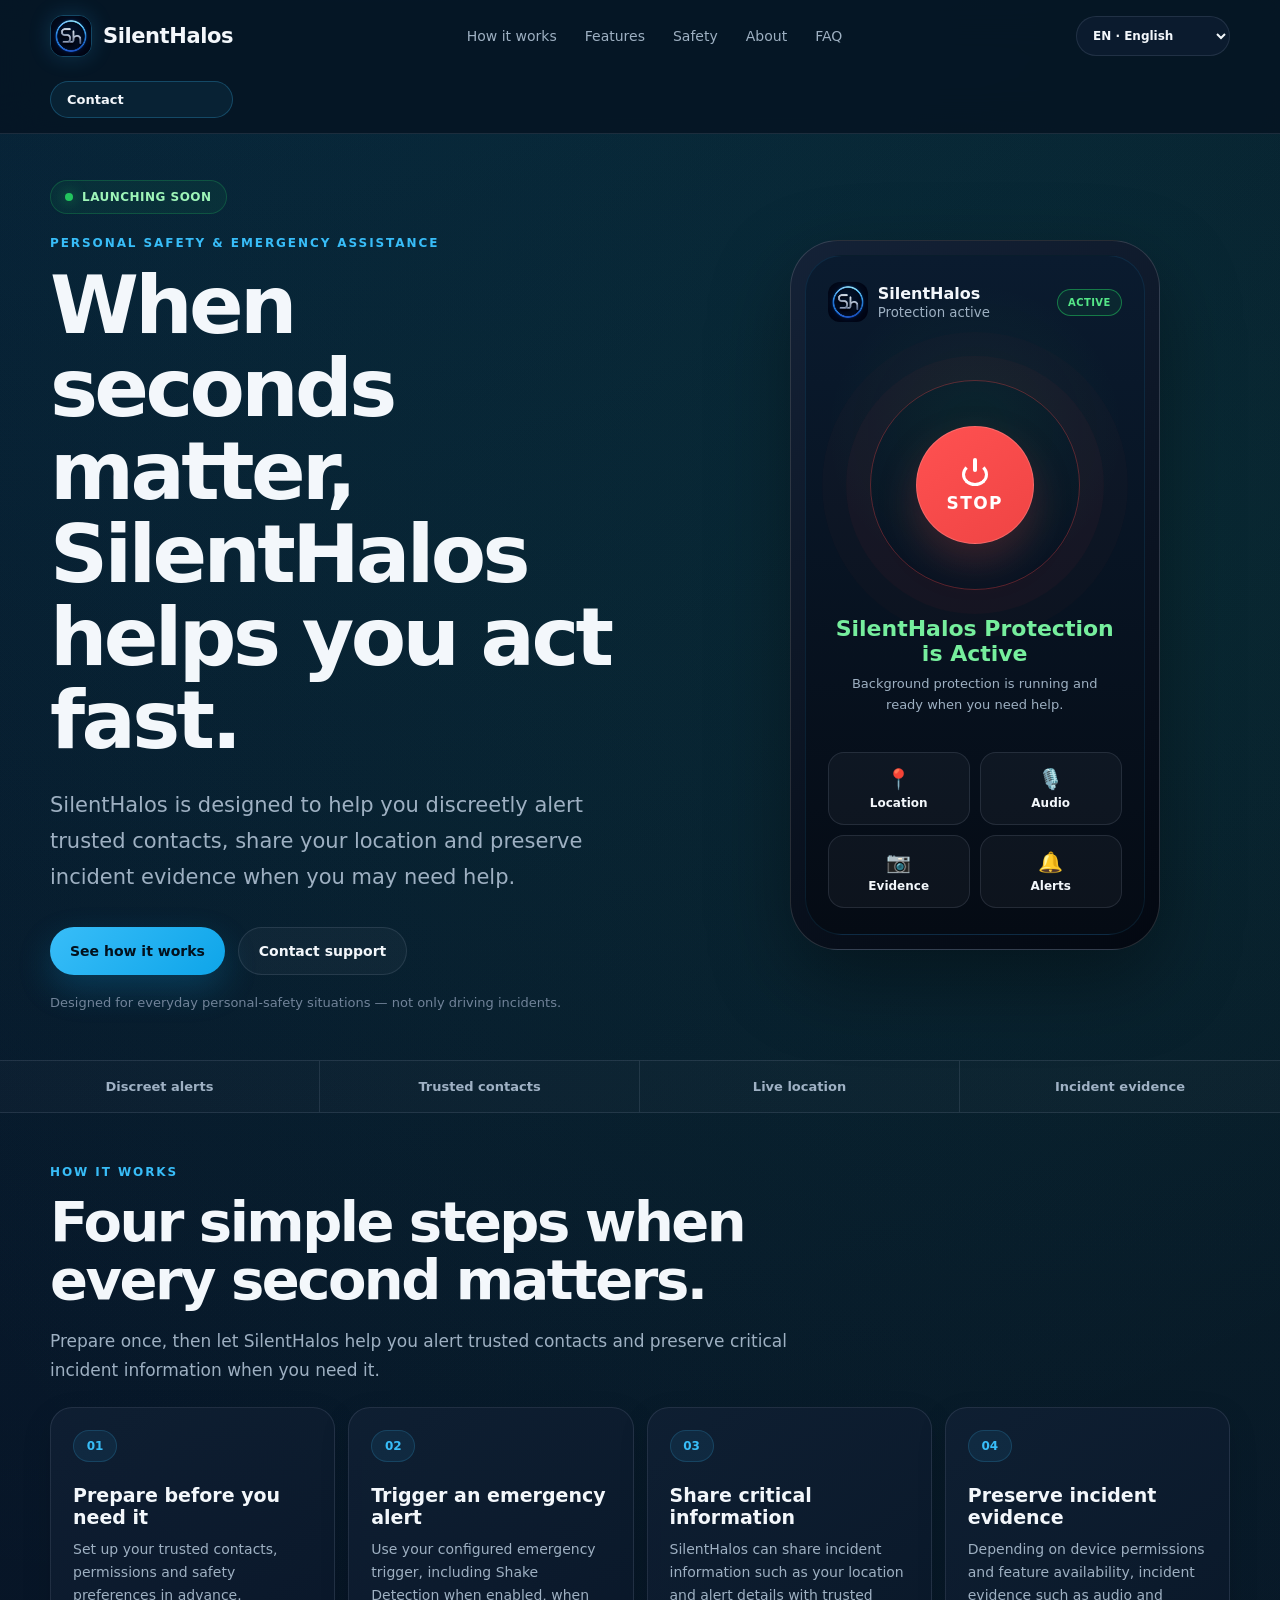
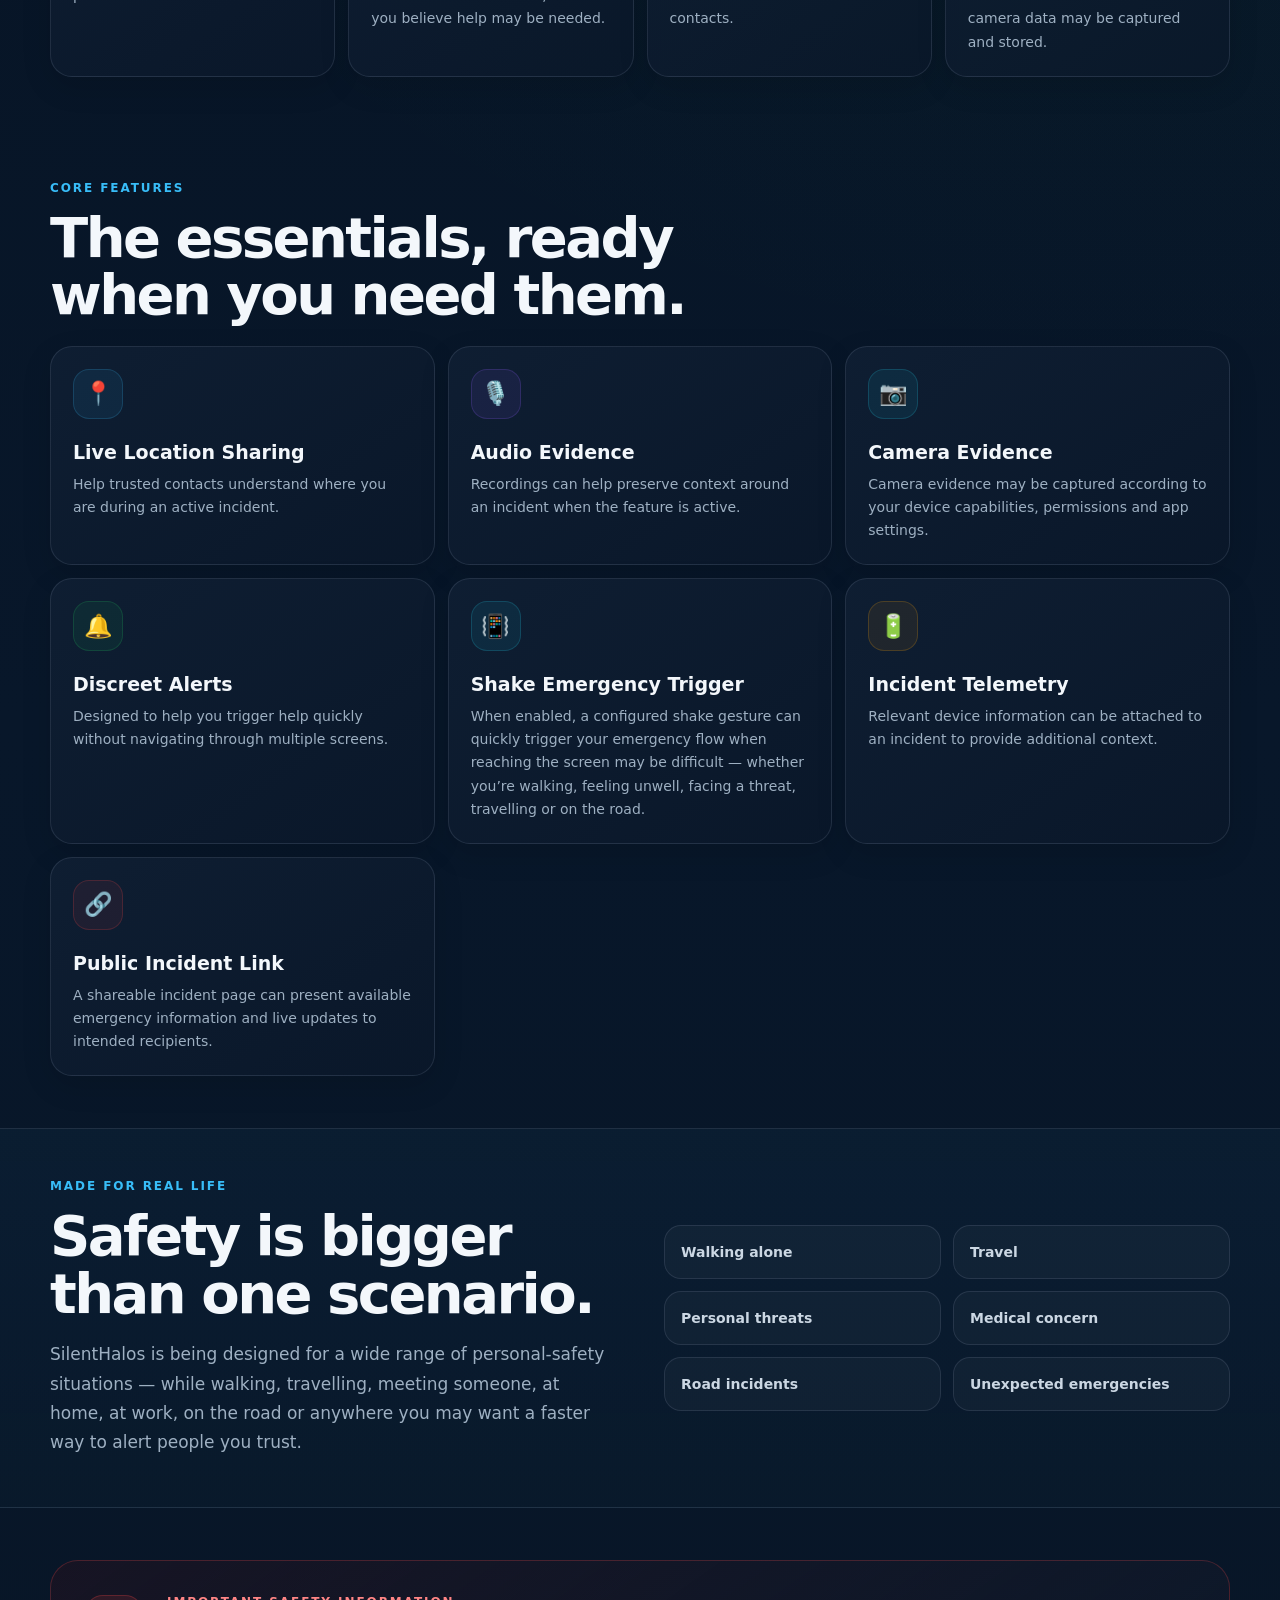
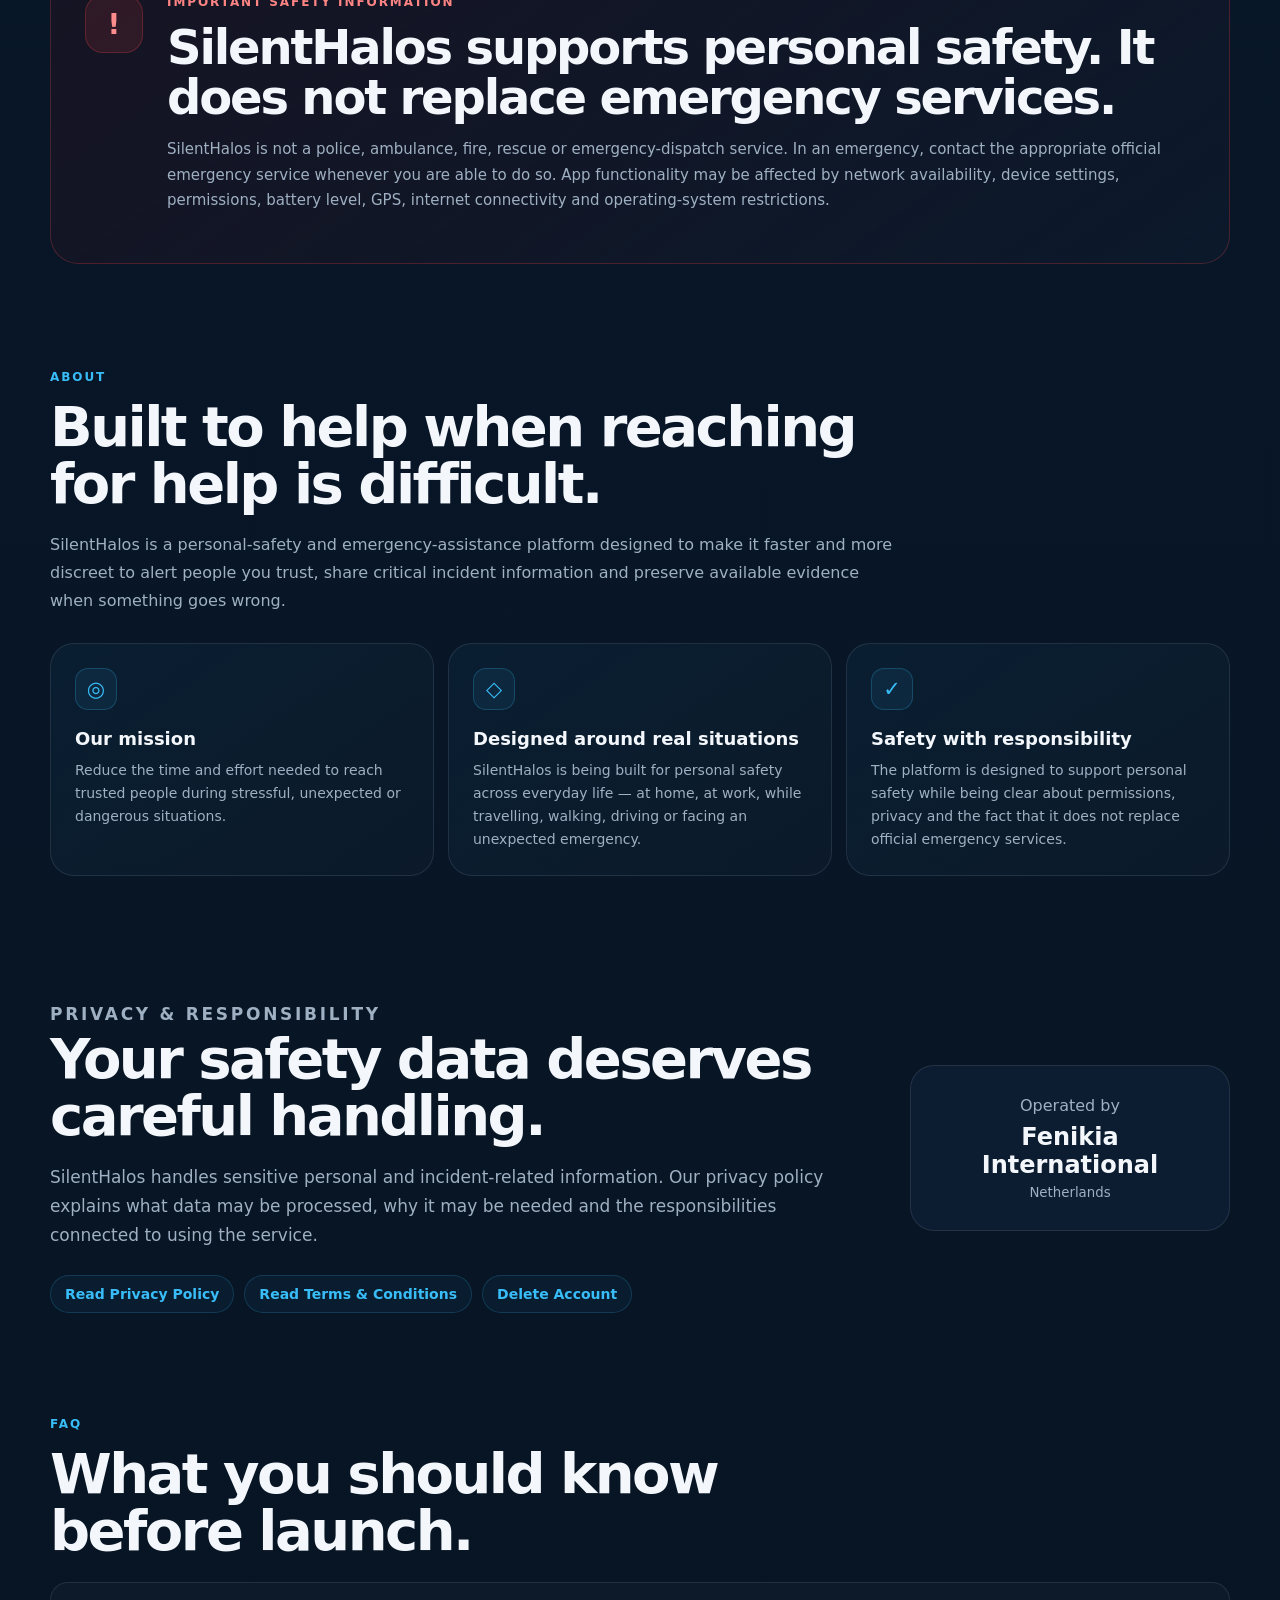
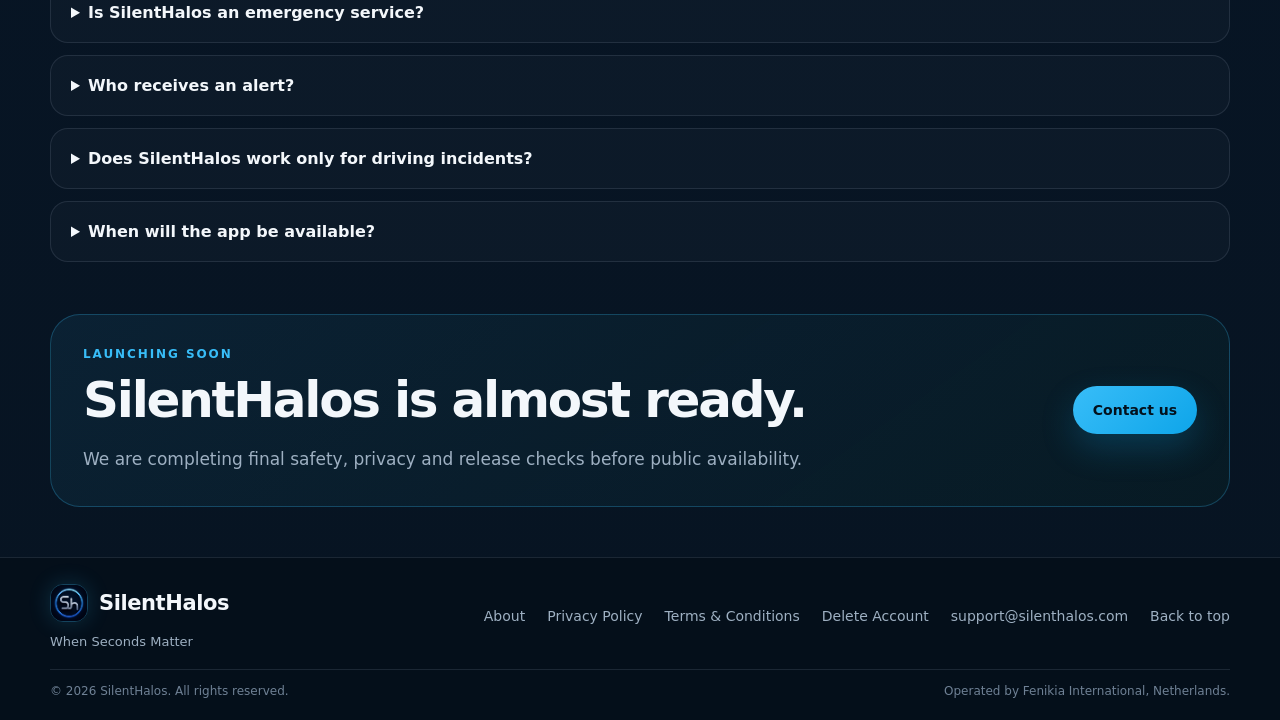
==== commit aaa5bda0: "Add multilingual account deletion page and links" ====
--- a/index.html
+++ b/index.html
@@ -247,6 +247,7 @@
         <div class="inline-links">
           <a href="privacy.html" data-i18n="privacyLink">Read Privacy Policy</a>
           <a href="terms.html" data-i18n="termsLink">Read Terms & Conditions</a>
+          <a href="delete-account.html" data-i18n="deleteAccount">Delete Account</a>
         </div>
       </div>
       <div class="privacy-badge">
@@ -308,6 +309,7 @@
         <a href="#about" data-i18n="about">About</a>
         <a href="privacy.html" data-i18n="privacyPolicy">Privacy Policy</a>
         <a href="terms.html" data-i18n="terms">Terms & Conditions</a>
+        <a href="delete-account.html" data-i18n="deleteAccount">Delete Account</a>
         <a href="mailto:support@silenthalos.com">support@silenthalos.com</a>
         <a href="#top" data-i18n="back">Back to top</a>
       </div>
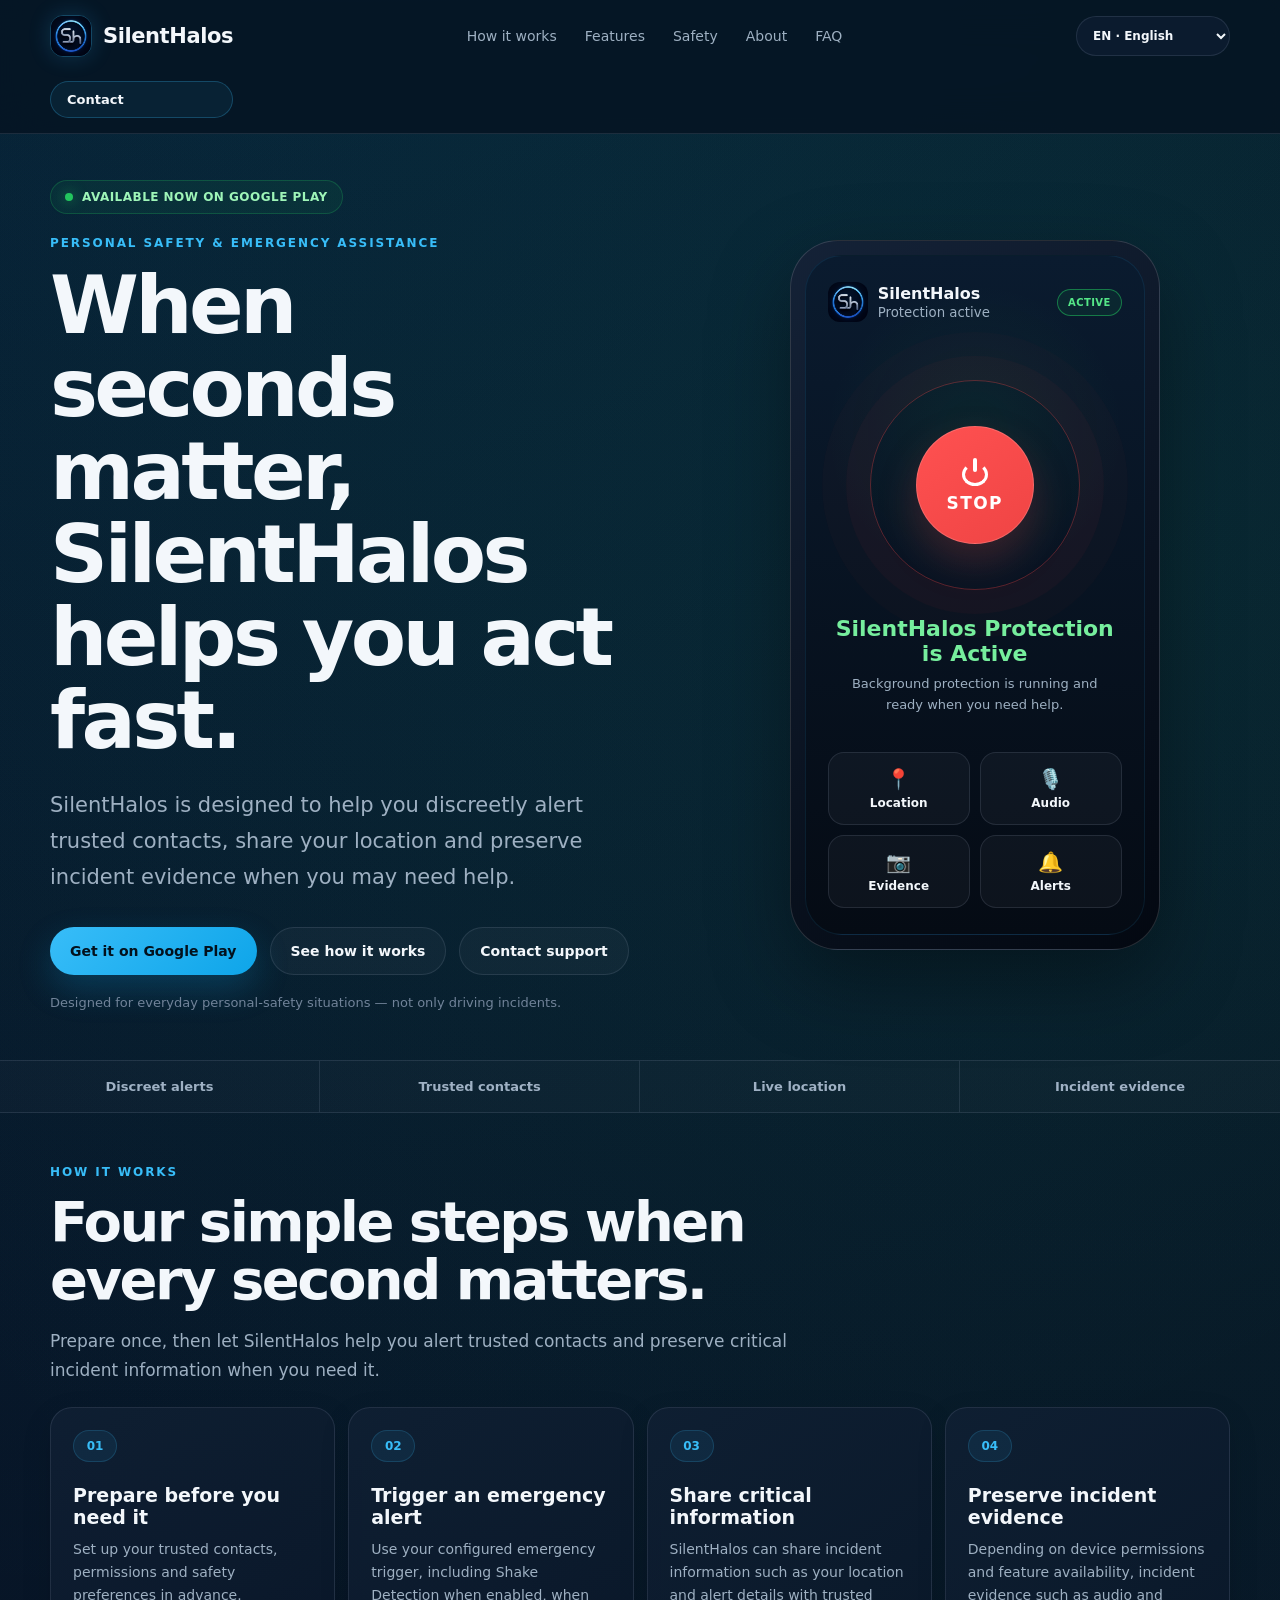
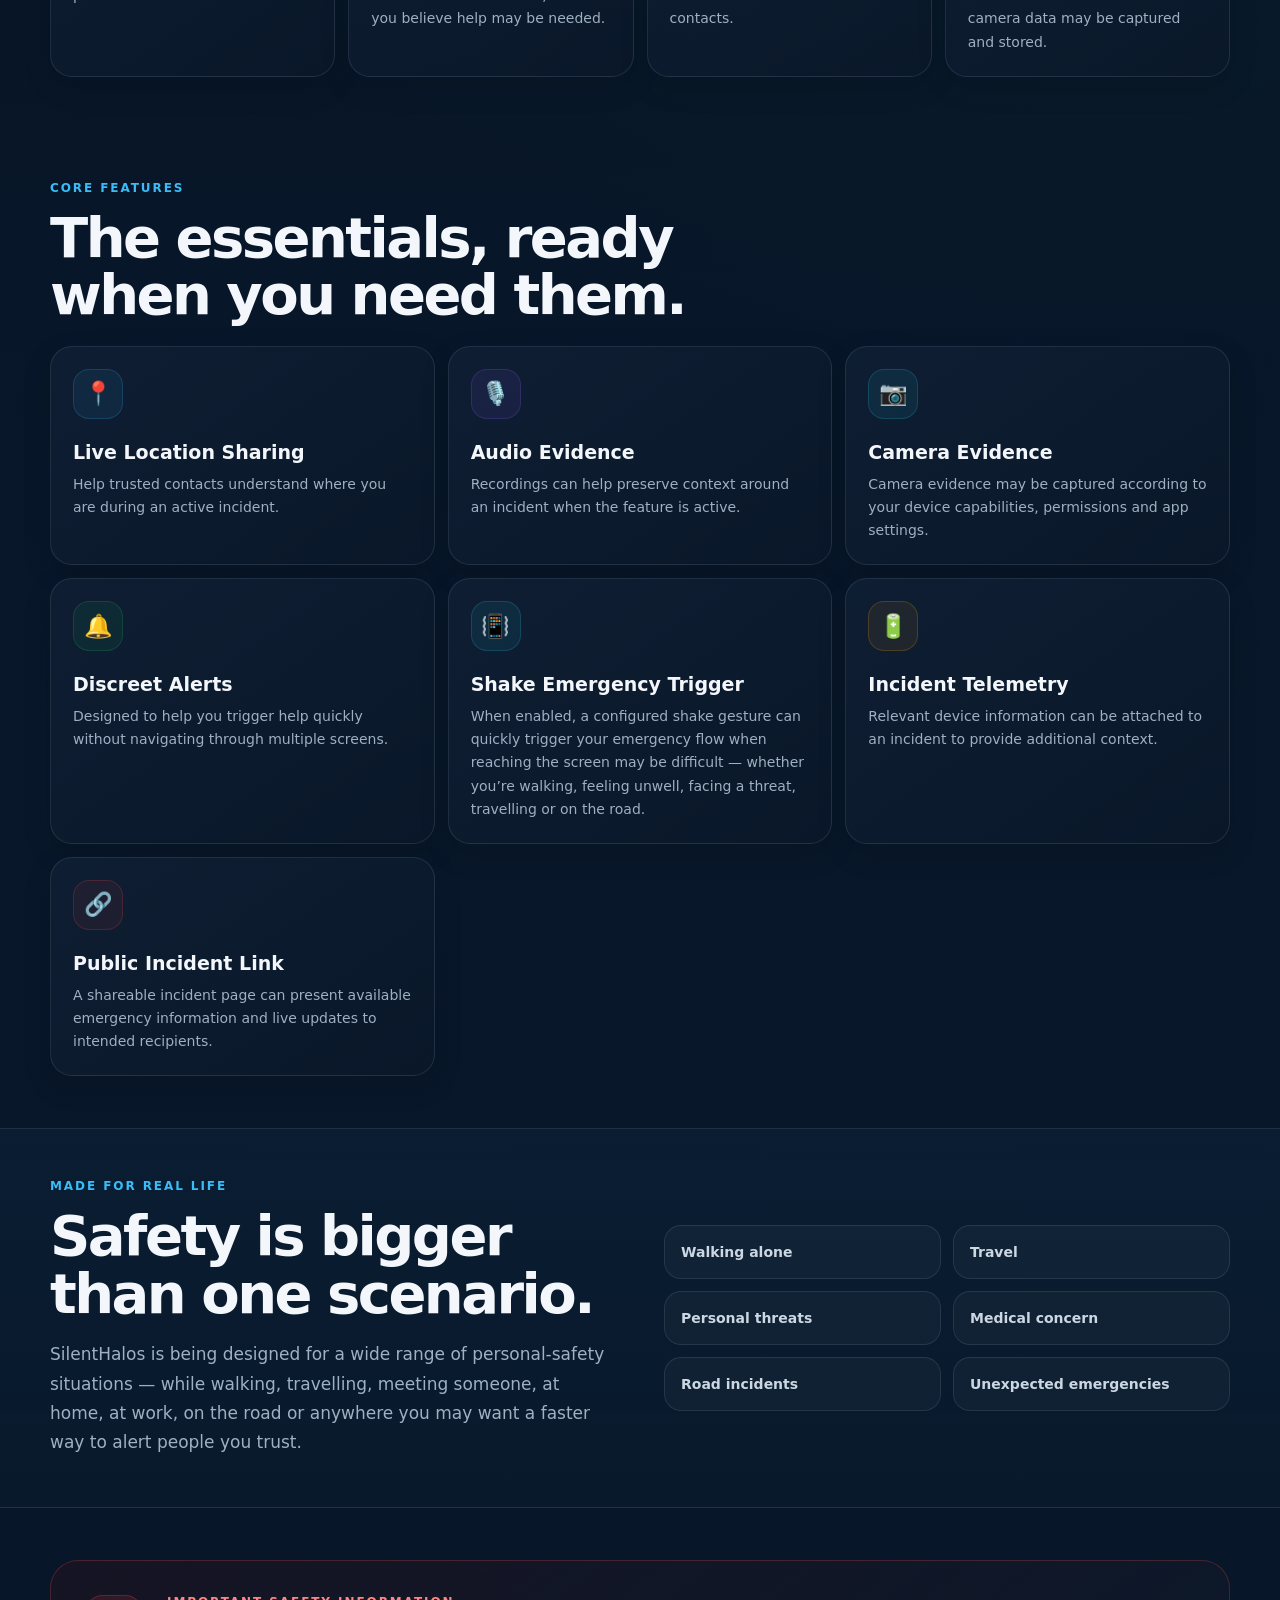
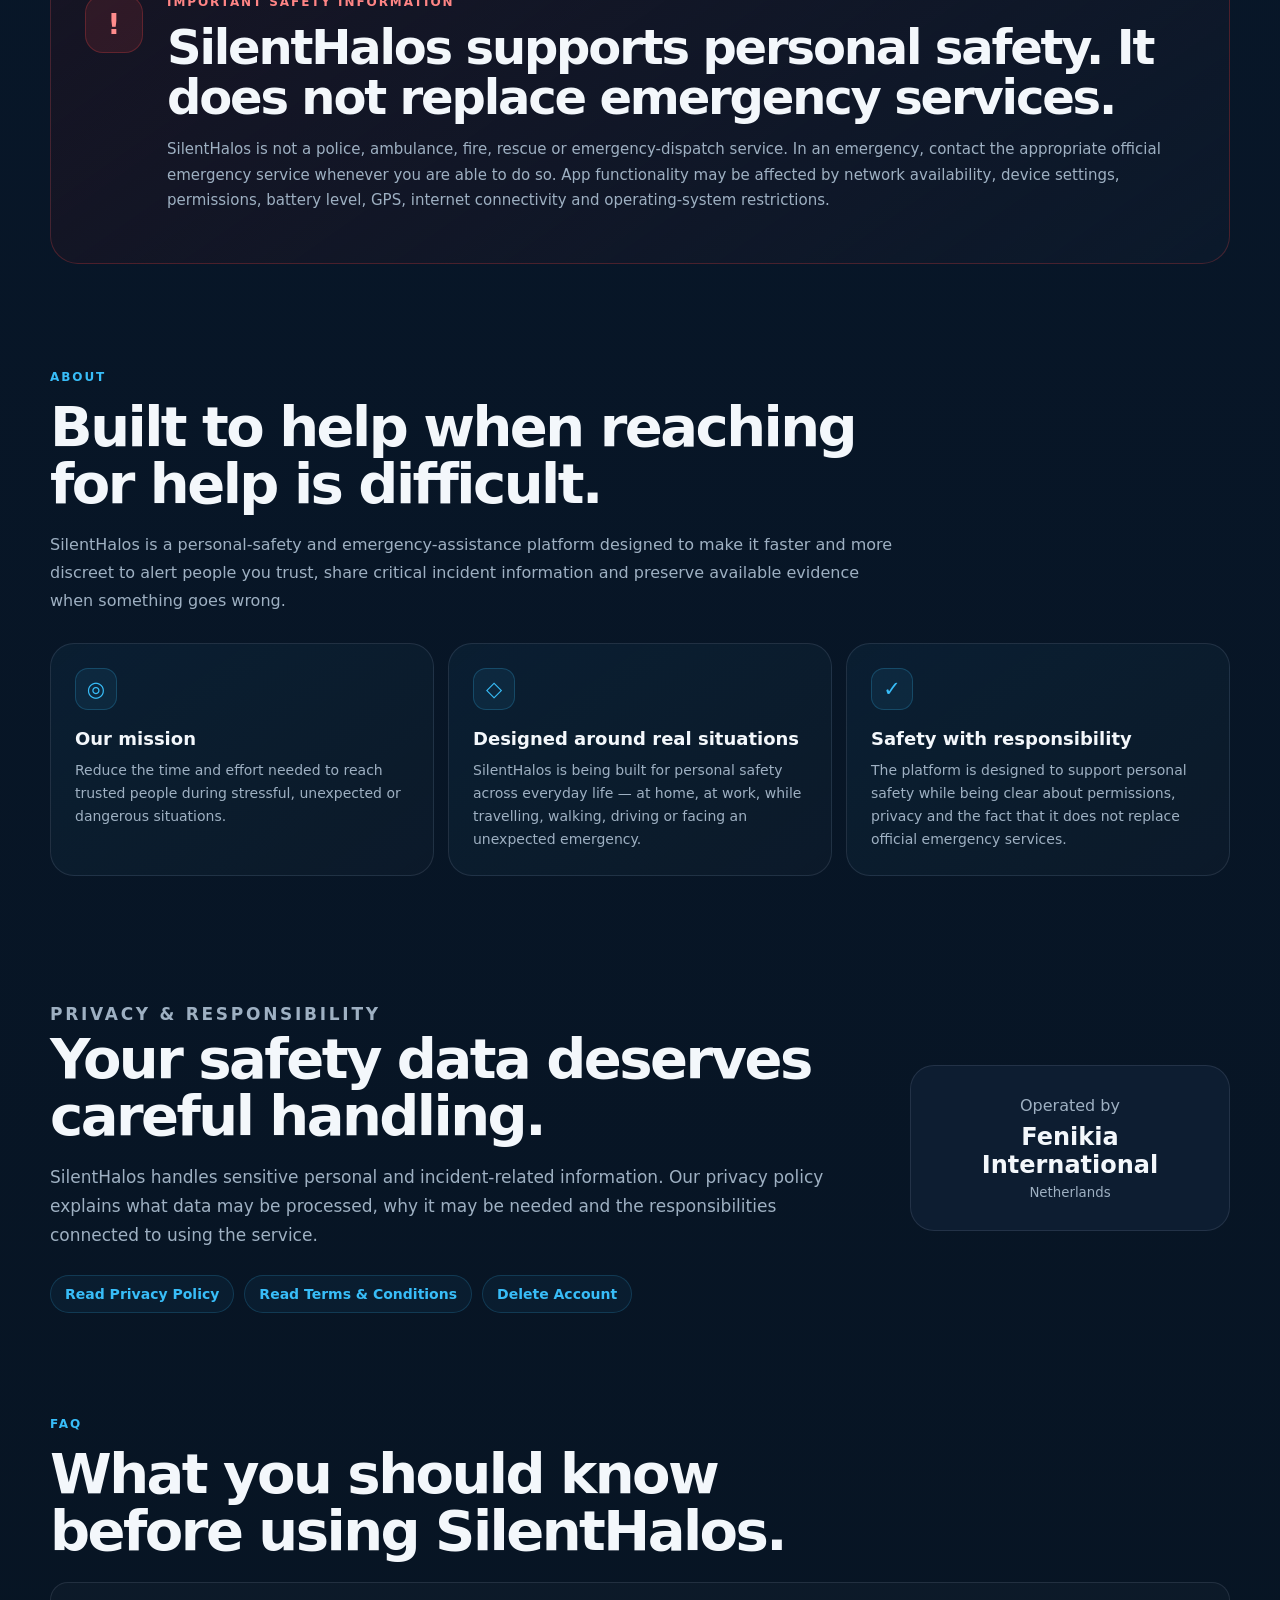
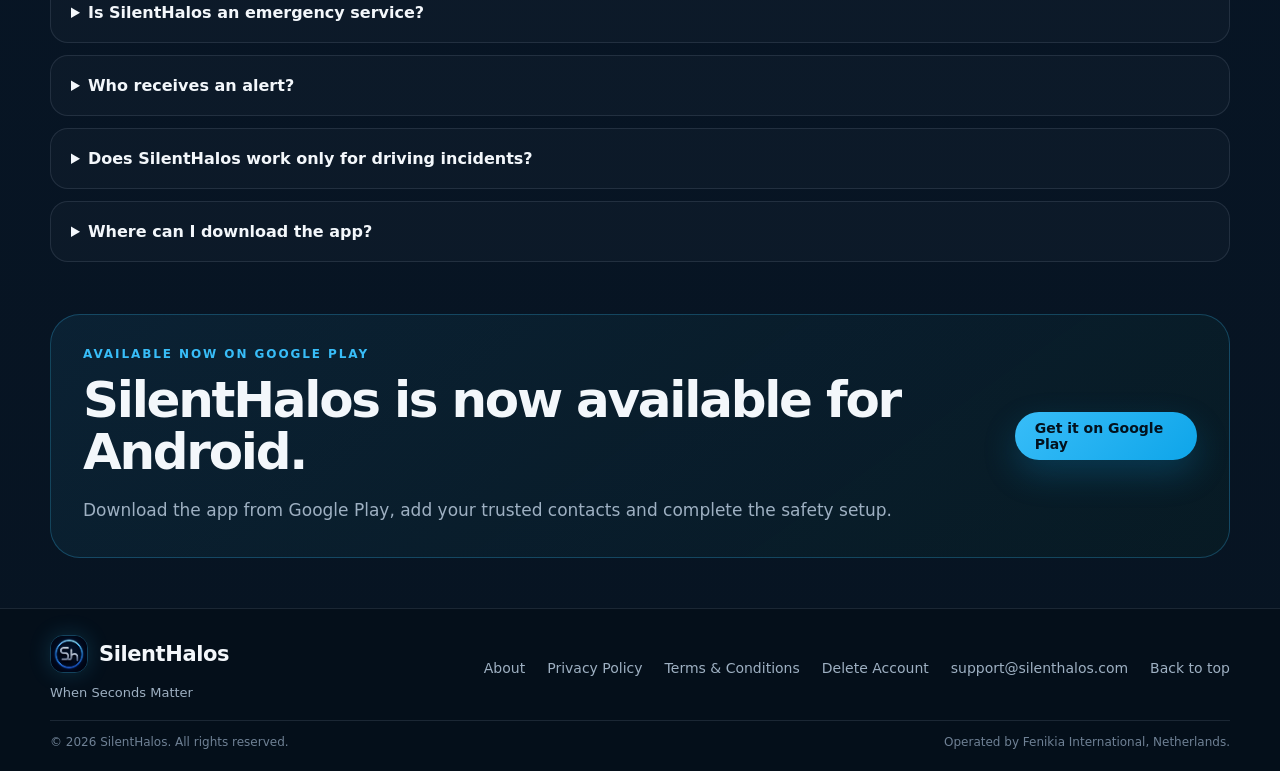
==== commit f4b149aa: "Announce Android availability and add Google Play download links Update launch status, download call" ====
--- a/index.html
+++ b/index.html
@@ -5,6 +5,7 @@
   <meta name="viewport" content="width=device-width, initial-scale=1.0" />
   <meta name="description" content="SilentHalos is a personal safety and emergency-assistance app designed to help users alert trusted contacts, share location and preserve incident evidence when help may be needed." />
   <meta name="theme-color" content="#07152A" />
+  <link rel="canonical" href="https://silenthalos.com/" />
 
   <link rel="icon" type="image/png" href="ChatGPT Image Jun 6, 2026, 03_10_08 PM.png" />
   <link rel="apple-touch-icon" href="ChatGPT Image Jun 6, 2026, 03_10_08 PM.png" />
@@ -61,12 +62,13 @@
   <main id="top">
     <section class="hero section-shell">
       <div class="hero-copy">
-        <div class="status-pill"><span></span> Launching soon</div>
+        <div class="status-pill"><span aria-hidden="true"></span><strong data-i18n="launching">Available now on Google Play</strong></div>
         <p class="eyebrow" data-i18n="heroLabel">Personal safety & emergency assistance</p>
         <h1 data-i18n="heroTitle">When seconds matter, SilentHalos helps you act fast.</h1>
         <p class="hero-text" data-i18n="heroText">SilentHalos is designed to help you discreetly alert trusted contacts, share your location and preserve incident evidence when you may need help.</p>
         <div class="hero-actions">
-          <a class="primary-btn" href="#how" data-i18n="seeHow">See how it works</a>
+          <a class="primary-btn" href="https://play.google.com/store/apps/details?id=com.silenthalos.silenthalos" data-i18n="downloadApp">Get it on Google Play</a>
+          <a class="secondary-btn" href="#how" data-i18n="seeHow">See how it works</a>
           <a class="secondary-btn" href="mailto:support@silenthalos.com" data-i18n="support">Contact support</a>
         </div>
         <p class="microcopy" data-i18n="micro">Designed for everyday personal-safety situations — not only driving incidents.</p>
@@ -260,7 +262,7 @@
     <section id="faq" class="content-section section-shell">
       <div class="section-heading">
         <p class="eyebrow" data-i18n="faq">FAQ</p>
-        <h2 data-i18n="faqTitle">What you should know before launch.</h2>
+        <h2 data-i18n="faqTitle">What you should know before using SilentHalos.</h2>
       </div>
 
       <div class="faq-grid">
@@ -277,8 +279,8 @@
           <p data-i18n="a3">No. SilentHalos is designed for many personal-safety scenarios and should not assume the user is driving unless the incident data indicates that.</p>
         </details>
         <details>
-          <summary data-i18n="q4">When will the app be available?</summary>
-          <p data-i18n="a4">SilentHalos is in final preparation for launch. Availability information will be published here when the release is ready.</p>
+          <summary data-i18n="q4">Where can I download the app?</summary>
+          <p data-i18n="a4">SilentHalos is now available for Android on Google Play. Availability depends on your country and device compatibility.</p>
         </details>
       </div>
     </section>
@@ -286,11 +288,11 @@
     <section class="launch-section">
       <div class="section-shell launch-card">
         <div>
-          <p class="eyebrow" data-i18n="launching">Launching soon</p>
-          <h2 data-i18n="launchTitle">SilentHalos is almost ready.</h2>
-          <p data-i18n="launchText">We are completing final safety, privacy and release checks before public availability.</p>
-        </div>
-        <a class="primary-btn" href="mailto:support@silenthalos.com?subject=SilentHalos%20launch%20updates" data-i18n="contactUs">Contact us</a>
+          <p class="eyebrow" data-i18n="launching">Available now on Google Play</p>
+          <h2 data-i18n="launchTitle">SilentHalos is now available for Android.</h2>
+          <p data-i18n="launchText">Download the app from Google Play, add your trusted contacts and complete the safety setup.</p>
+        </div>
+        <a class="primary-btn" href="https://play.google.com/store/apps/details?id=com.silenthalos.silenthalos" data-i18n="downloadApp">Get it on Google Play</a>
       </div>
     </section>
   </main>
@@ -320,6 +322,7 @@
       <p data-i18n="operator">Operated by Fenikia International, Netherlands.</p>
     </div>
   </footer>
-  <script src="translations.js?v=20260821-about"></script>
+  <script src="translations.js?v=20261029-live"></script>
 </body>
 </html>
+
